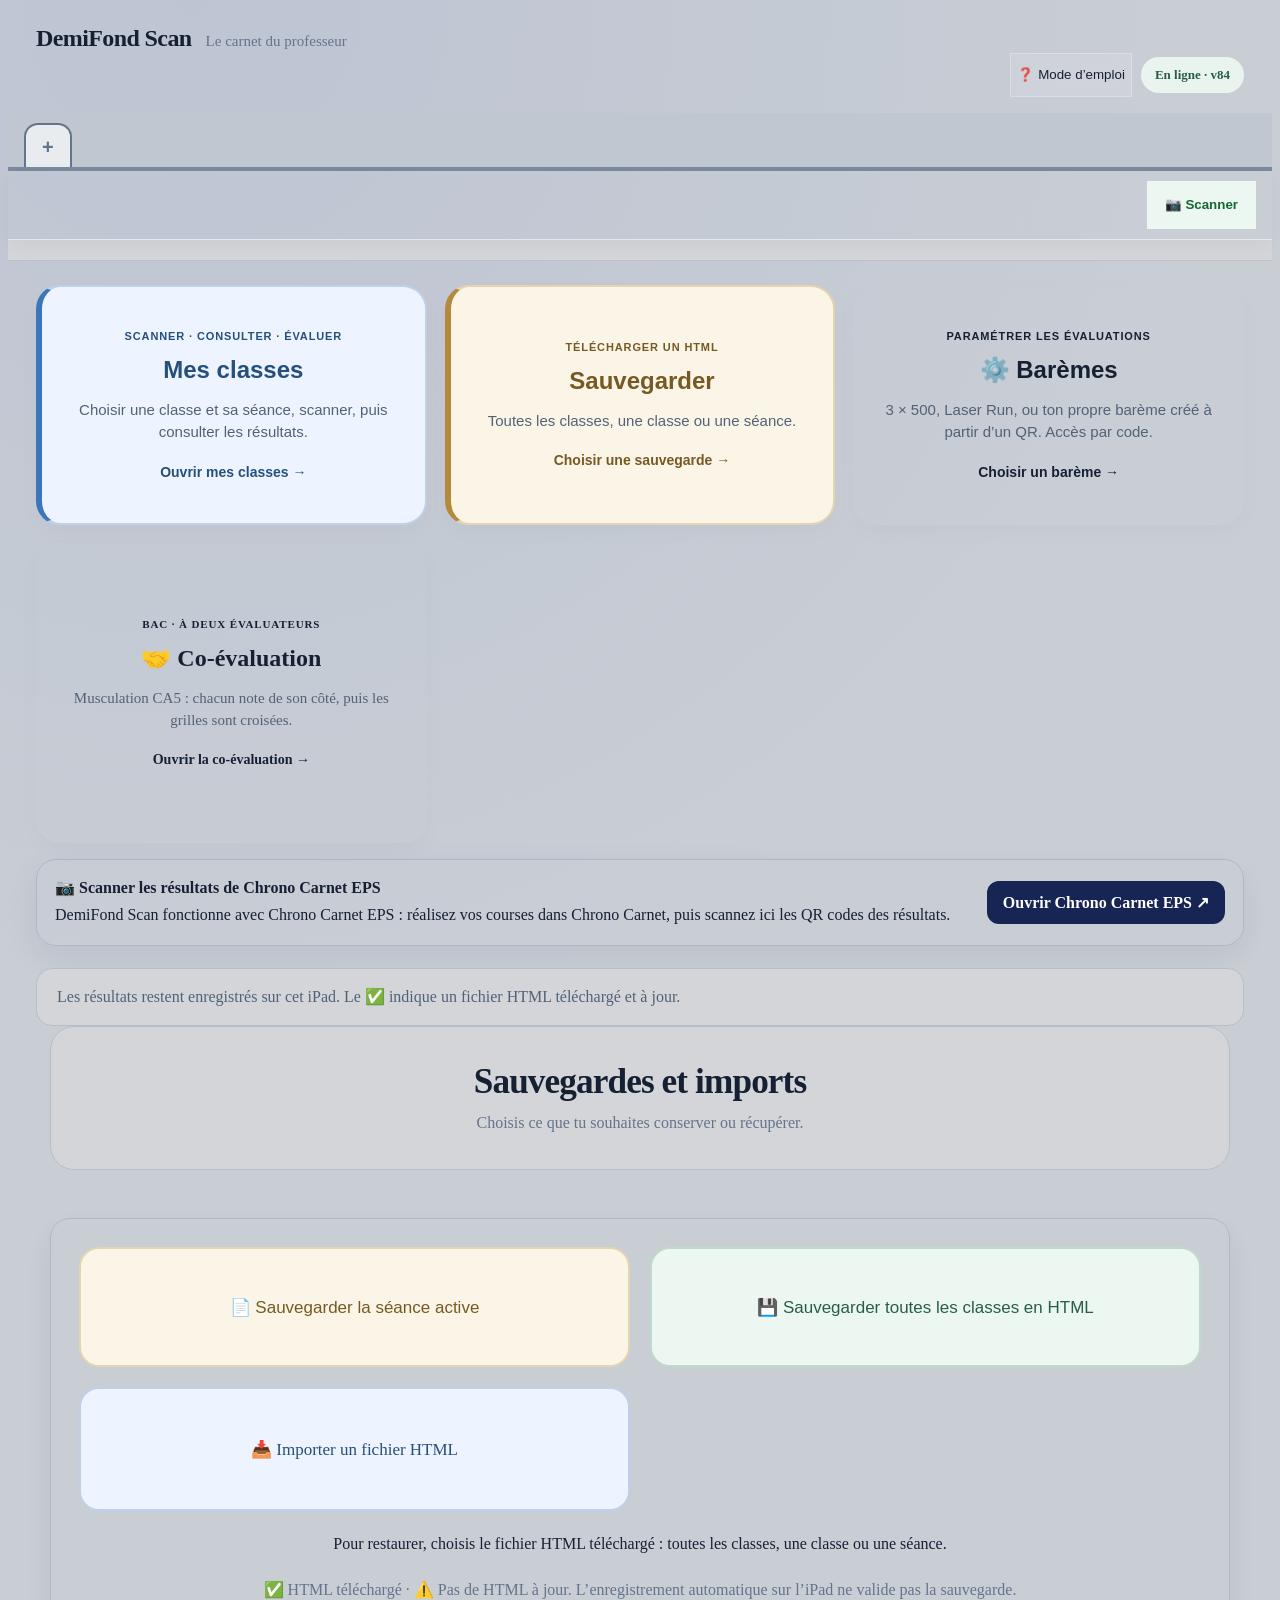
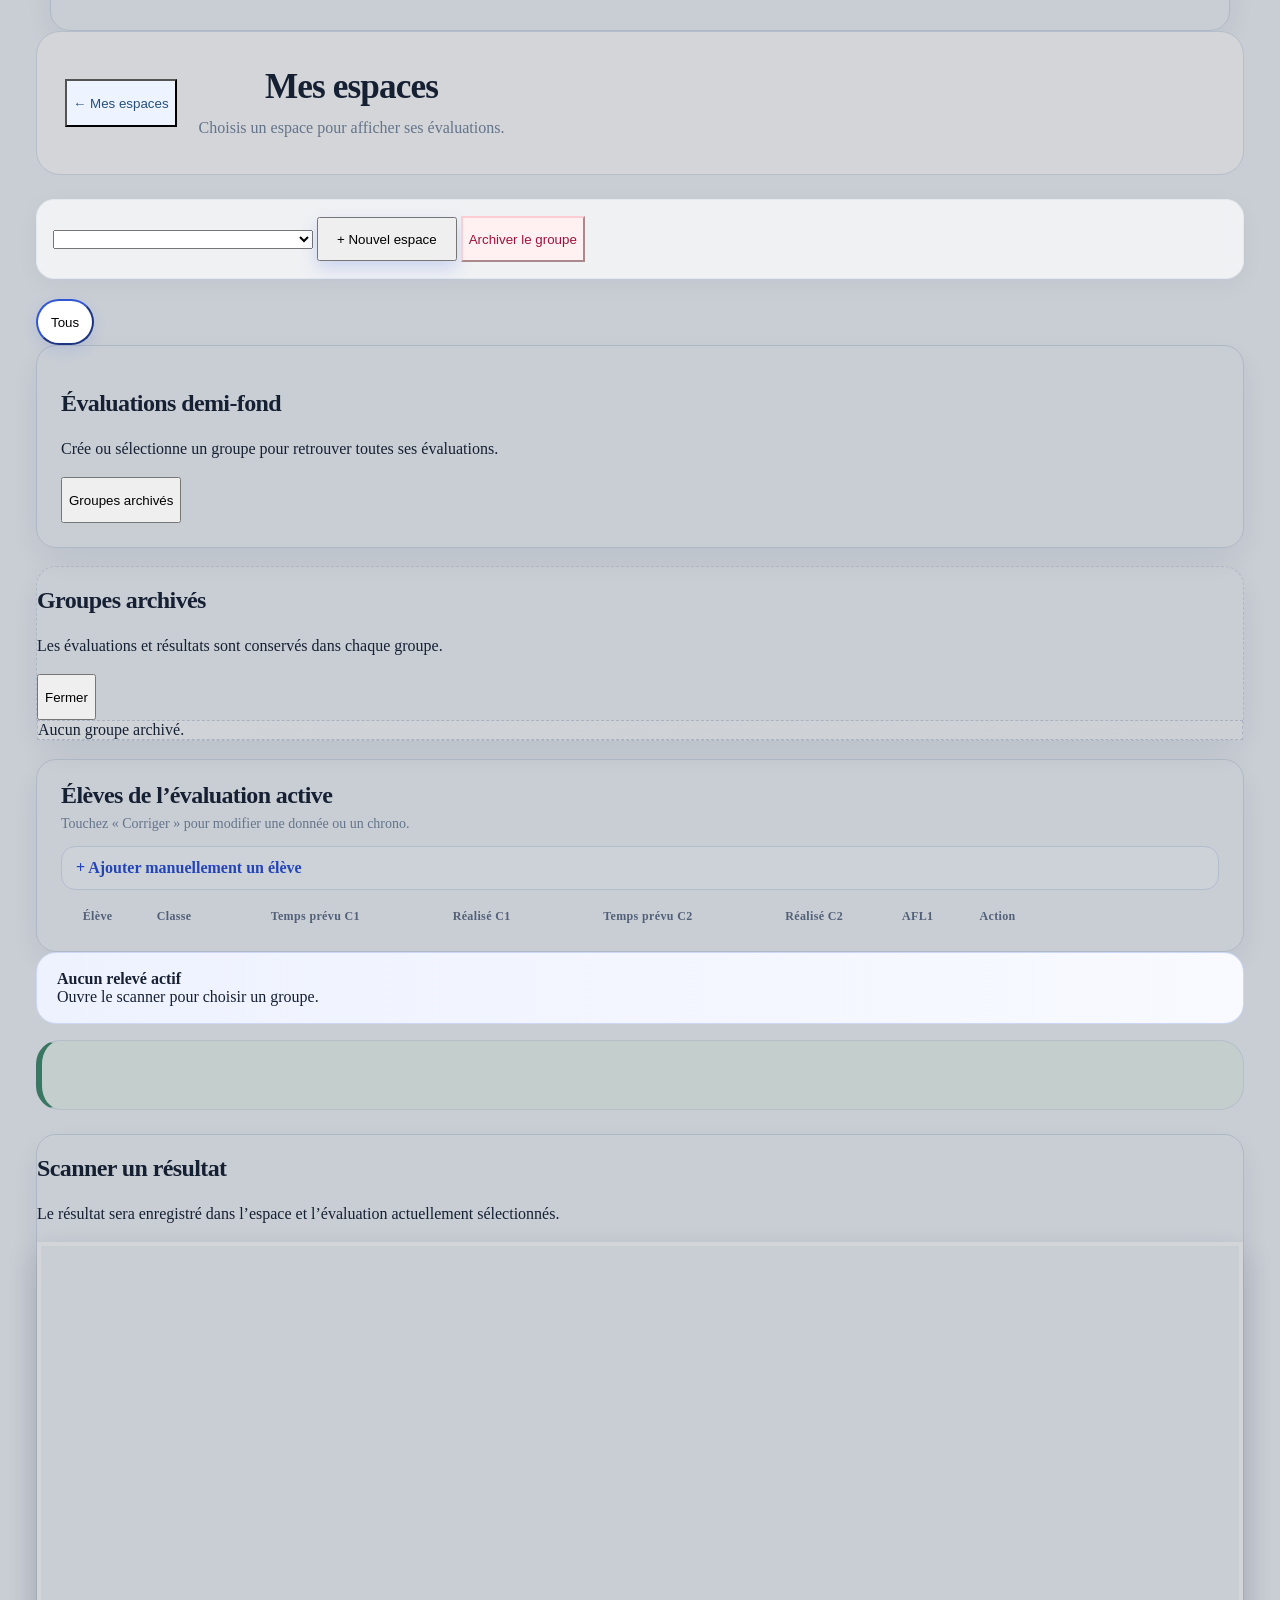
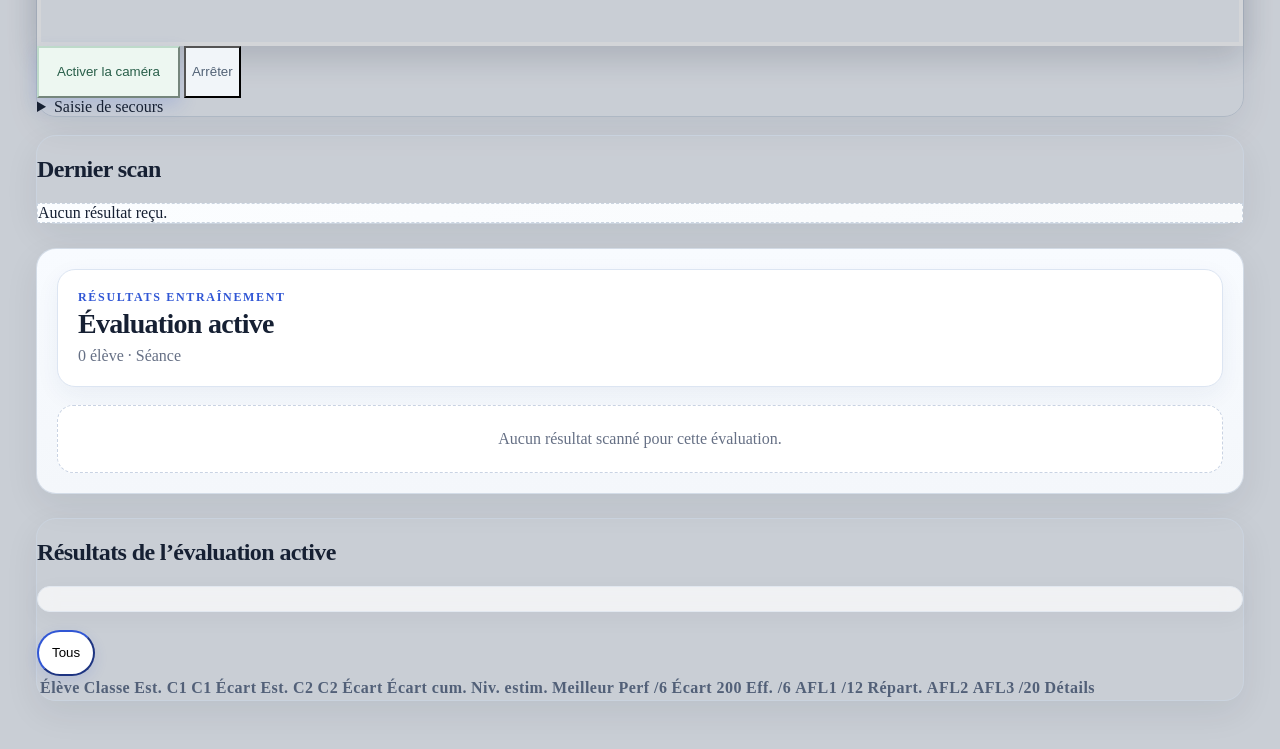
==== index.html @ e785b4c9 "Add a blind co-evaluation tool for the Musculation CA5 bac New page coeval.html, linked from the hom" ====
<!doctype html>
<html lang="fr">

<head>

  <meta charset="utf-8">

  <meta
    name="viewport"
    content="width=device-width,initial-scale=1,viewport-fit=cover"
  >

  <meta
    name="theme-color"
    content="#172554"
  >

  <link
    rel="manifest"
    href="/manifest.webmanifest"
  >

  <link
    rel="stylesheet"
    href="/app.css"
  >

  <link
    rel="stylesheet"
    href="/modern-ui.css?v=17"
  >

  <title>
    DemiFond Scan CCF
  </title>

</head>


<body>


<header class="scan-app-header">
  <div class="app-brand"><h1>DemiFond Scan</h1><p>Le carnet du professeur</p></div>
  <div><span id="scanNetworkStatus" class="network-status">v84</span></div>
</header>

<div id="classTabs" class="class-tabs" role="tablist" aria-label="Classes"></div>


<nav aria-label="Navigation"><ol id="flowCrumbs" class="flow-crumbs" aria-label="Vous êtes ici"></ol><button id="quickScanButton" type="button" class="flow-scan" data-action="quick-scan">📷 Scanner</button></nav>
<div id="flowClassBar" class="flow-class-bar hidden"></div>


<main>
  <section id="home" class="page">
        <div id="homeResume" class="home-resume"></div>
    <div class="scan-home-grid classes-home-grid">
      <button type="button" class="scan-home-card home-spaces" data-flow="classes"><span class="home-card-step">SCANNER · CONSULTER · ÉVALUER</span><strong>Mes classes</strong><span>Choisir une classe et sa séance, scanner, puis consulter les résultats.</span><b>Ouvrir mes classes →</b></button>
      <button type="button" class="scan-home-card home-backups" data-flow="backups"><span class="home-card-step">TÉLÉCHARGER UN HTML</span><strong>Sauvegarder</strong><span>Toutes les classes, une classe ou une séance.</span><b>Choisir une sauvegarde →</b></button>
      <button type="button" class="scan-home-card home-baremes" data-action="baremes"><span class="home-card-step">PARAMÉTRER LES ÉVALUATIONS</span><strong>⚙️ Barèmes</strong><span>3 × 500, Laser Run, ou ton propre barème créé à partir d’un QR. Accès par code.</span><b>Choisir un barème →</b></button>
      <a class="scan-home-card home-coeval" href="/coeval.html" style="text-decoration:none;color:inherit"><span class="home-card-step">BAC · À DEUX ÉVALUATEURS</span><strong>🤝 Co-évaluation</strong><span>Musculation CA5 : chacun note de son côté, puis les grilles sont croisées.</span><b>Ouvrir la co-évaluation →</b></a>
    </div>
    <div class="card" style="margin-top:16px;padding:18px;display:flex;align-items:center;justify-content:space-between;gap:14px;flex-wrap:wrap"><div><strong>📷 Scanner les résultats de Chrono Carnet EPS</strong><p style="margin:6px 0 0">DemiFond Scan fonctionne avec Chrono Carnet EPS : réalisez vos courses dans Chrono Carnet, puis scannez ici les QR codes des résultats.</p></div><a href="https://chrono-carnet-eps.vercel.app/" target="_blank" rel="noopener noreferrer" style="display:inline-block;padding:12px 16px;border-radius:12px;background:#172554;color:#fff;font-weight:700;text-decoration:none">Ouvrir Chrono Carnet EPS ↗</a></div>
    <div id="homeActiveContext" class="workspace-context" aria-live="polite"></div>
  </section>
  <section id="workflow" class="page hidden"><div id="workflowContent"></div></section>
  <section id="backups" class="page hidden">
    <div class="workspace-title"><h2>Sauvegardes et imports</h2><p>Choisis ce que tu souhaites conserver ou récupérer.</p></div>
    <div id="backupChoices"></div>
    <div class="card backup-actions">    <button id="archiveFile">
      📄 Sauvegarder la séance active
    </button>

    <button id="backup">
      💾 Sauvegarder toutes les classes en HTML
    </button>

    <label class="button">

      📥 Importer un fichier HTML

      <input
        id="restore"
        type="file"
        accept=".html,text/html"
        hidden
      >

    </label>

<details class="backup-local"><summary>Récupération d’une version locale de secours</summary><div id="localRecoverySlot"></div><p>Cette récupération sur l’iPad ne remplace pas le téléchargement d’un fichier HTML.</p></details>
<p>Pour restaurer, choisis le fichier HTML téléchargé : toutes les classes, une classe ou une séance.</p>
<p class="backup-hint">✅ HTML téléchargé · ⚠️ Pas de HTML à jour. L’enregistrement automatique sur l’iPad ne valide pas la sauvegarde.</p></div>
  </section>


  <section
    id="group"
    class="page hidden"
  >

    <div id="groupFlowHeader" class="workspace-title"><button id="backToSpaces" type="button">← Mes espaces</button><div><h2 id="groupFlowTitle">Mes espaces</h2><p id="groupFlowHint">Choisis un espace pour afficher ses évaluations.</p></div></div>
    <div class="toolbar">

      <select
        id="groups"
        aria-label="Choisir un espace"
      ></select>

      <button id="addGroup">
        + Nouvel espace
      </button>

      <button id="archive" class="hidden" aria-hidden="true" tabindex="-1">
        Archiver l’espace
      </button>

    </div>


    <div
      id="filters"
      class="filters"
    ></div>


    <div class="card student-list-card">

      <div class="student-list-head">
        <div>
          <h2>
            Élèves de l’évaluation active
          </h2>
          <p>
            Touchez « Corriger » pour modifier une donnée ou un chrono.
          </p>
        </div>
      </div>

      <details class="manual-entry">

        <summary>
          + Ajouter manuellement un élève
        </summary>

        <div class="form">

          <input
            id="last"
            placeholder="Nom"
          >

          <input
            id="first"
            placeholder="Prénom"
          >

          <input
            id="classroom"
            placeholder="Classe (TA, TB…)"
          >

          <select id="sex">

            <option value="F">
              Fille
            </option>

            <option value="M">
              Garçon
            </option>

          </select>

          <input
            id="p1"
            placeholder="Temps prévu C1 (3:20)"
          >

          <input
            id="p2"
            placeholder="Temps prévu C2 (3:18)"
          >

          <button id="addStudent">
            Ajouter l’élève
          </button>

        </div>

      </details>


      <div class="table">

        <table>

          <thead>

            <tr>

              <th>Élève</th>
              <th>Classe</th>
              <th>Temps prévu C1</th>
              <th>Réalisé C1</th>
              <th>Temps prévu C2</th>
              <th>Réalisé C2</th>
              <th>AFL1</th>
              <th>Action</th>

            </tr>

          </thead>

          <tbody id="students"></tbody>

        </table>

      </div>

    </div>

  </section>


  <section
    id="scan"
    class="page hidden"
  >

    <div id="scanDestination" class="workspace-title"></div>
    <div class="scanGrid">

      <div class="card">

        <h2>
          Scanner un résultat
        </h2>

        <p>
          Le résultat sera enregistré dans
          l’espace et l’évaluation actuellement sélectionnés.
        </p>


        <div class="camera">

          <video
            id="video"
            playsinline
            muted
          ></video>

          <div class="target"></div>

        </div>


        <button id="camera">
          Activer la caméra
        </button>

        <button id="cameraStop">
          Arrêter
        </button>


        <details>

          <summary>
            Saisie de secours
          </summary>

          <textarea
            id="qrText"
            placeholder="Contenu du QR"
          ></textarea>

          <button id="readText">
            Valider
          </button>

        </details>

      </div>


      <div class="card">

        <h2>
          Dernier scan
        </h2>

        <div
          id="scanMessage"
          class="empty"
        >
          Aucun résultat reçu.
        </div>

        <div id="history"></div>

      </div>

    </div>

  </section>


  <section
    id="training-results"
    class="page hidden"
  >

    <div id="trainingResultContext"></div>
    <div
      id="trainingResultsCard"
      class="card"
    ></div>

  </section>


  <section
    id="results"
    class="page hidden"
  >

    <div id="examResultContext"></div>
    <div class="card">

      <h2>
        Résultats de l’évaluation active
      </h2>

      <div
        id="resultFilters"
        class="filters"
      ></div>

      <div class="table">

        <table>

          <thead>

            <tr>

              <th>Élève</th>
              <th>Classe</th>
              <th>C1</th>
              <th>C2</th>
              <th>Meilleur</th>
              <th>Perf /6</th>
              <th>Régul. /6</th>
              <th>AFL1 /12</th>
              <th>AFL2</th>
              <th>AFL3</th>
              <th>/20</th>

            </tr>

          </thead>

          <tbody id="resultRows"></tbody>

        </table>

      </div>

    </div>

  </section>


</main>


<div
  id="toast"
  class="toast hidden"
></div>


<!-- QR -->
<script src="/jsQR.js"></script>

<!-- Gestion espaces -->
<script src="/groups.js"></script>
<script src="/group-presets.js"></script>
<script src="/qr-ui.js"></script>

<!-- Moteur principal -->
<script src="/app.js?v=21"></script>

<!-- Validation stricte des QR -->
<script src="/qr-validation.js?v=6"></script>

<!-- Sauvegarde locale sécurisée -->
<script src="/storage-safety.js?v=1"></script>

<!-- Évaluation CCF -->
<script src="/evaluation-ccf.js?v=9"></script>

<!-- Archive iPad lisible + réimportable -->
<script src="/archive-ui.js?v=11"></script>

<!-- Résultats -->
<script src="/ccf-results-ui.js?v=1"></script>

<!-- Espaces / évaluations -->
<script src="/group-sessions-ui.js?v=14"></script>

<!-- Cartes espaces -->
<script src="/spaces-ui.js?v=1"></script>

<!-- Tableau de barème partagé -->
<script src="/grid-table-ui.js?v=1"></script>

<!-- 3 x 500 + bareme modifiable -->
<script src="/exam500-ui.js?v=19"></script>

<!-- Laser Run + bareme modifiable -->
<script src="/laserrun-ui.js?v=4"></script>

<!-- Barèmes personnalisés -->
<script src="/custom-bareme-ui.js?v=4"></script>


<!-- Résultats Chrono Carnet hors CCF -->
<script src="/training-qr-ui.js?v=14"></script>
<script src="/training-edit-ui.js?v=2"></script>

<!-- Suppression sécurisée par appui long -->
<script src="/hold-delete-ui.js?v=1"></script>

<!-- Aide -->
<script src="/help-ui.js?v=2"></script>

<!-- Parcours professeur -->
<script src="/workspace-ui.js?v=16"></script>

<!-- Scanner iPad -->
<script src="/scanner-ios.js?v=2"></script>


<script>

  if (
    "serviceWorker" in navigator
  ) {

    window.addEventListener(
      "load",
      async () => {

        let reloading =
          false;

        navigator
          .serviceWorker
          .addEventListener(
            "controllerchange",
            () => {

              if (reloading) {
                return;
              }

              reloading =
                true;

              window.location.reload();

            }
          );

        try {

          const registration =
            await navigator
              .serviceWorker
              .register(
                "/offline-worker.js?v=84",
                {
                  updateViaCache:
                    "none"
                }
              );

          await registration.update();

        } catch (error) {

          console.error(
            "Service worker non enregistré :",
            error
          );

        }

      }
    );

  }

</script>


</body>

</html>
---- modern-ui.css ----
/* =========================================================
   DEMIFOND SCAN CCF — MODERN UI
   Surcouche visuelle uniquement
   ========================================================= */

:root{
  --ui-bg:#f3f6fb;
  --ui-surface:#ffffff;
  --ui-surface-soft:#f8fafc;
  --ui-border:#e2e8f0;
  --ui-text:#162033;
  --ui-muted:#64748b;
  --ui-primary:#3157d5;
  --ui-primary-dark:#2445b8;
  --ui-primary-soft:#eef2ff;
  --ui-success:#15803d;
  --ui-success-soft:#ecfdf3;
  --ui-warning:#b45309;
  --ui-warning-soft:#fff7ed;
  --ui-danger:#b91c1c;
  --ui-danger-soft:#fef2f2;
  --ui-radius:20px;
  --ui-shadow:0 12px 35px rgba(15,23,42,.07);
}


/* =========================================================
   GLOBAL
   ========================================================= */

body{
  background:
    radial-gradient(
      circle at 15% 0%,
      rgba(49,87,213,.07),
      transparent 26%
    ),
    var(--ui-bg);
  color:var(--ui-text);
}

main{
  max-width:1600px;
  margin:0 auto;
  padding-top:26px;
  padding-bottom:50px;
}

h1,
h2,
h3{
  letter-spacing:-.025em;
}

h2{
  color:var(--ui-text);
}

p{
  line-height:1.5;
}

button,
.button,
input,
select,
textarea{
  transition:
    border-color .15s ease,
    box-shadow .15s ease,
    transform .15s ease,
    background .15s ease;
}

button:hover:not(:disabled),
.button:hover{
  transform:translateY(-1px);
}

button:active:not(:disabled){
  transform:translateY(0);
}

input:focus,
select:focus,
textarea:focus{
  outline:none;
  border-color:var(--ui-primary);
  box-shadow:0 0 0 4px rgba(49,87,213,.11);
}


/* =========================================================
   HEADER
   ========================================================= */

header{
  position:relative;
  border:0;
  color:#fff;
  background:
    linear-gradient(
      120deg,
      #162554 0%,
      #253f99 55%,
      #3157d5 100%
    );
  padding:26px max(24px,4vw);
  box-shadow:
    0 12px 35px rgba(23,37,84,.18);
}

header small{
  display:inline-flex;
  padding:5px 9px;
  margin-bottom:5px;
  border-radius:999px;
  background:rgba(255,255,255,.13);
  color:#dbe5ff;
  font-weight:800;
  letter-spacing:.08em;
}

header h1{
  margin:5px 0 3px;
  color:#fff;
  font-size:clamp(26px,3vw,36px);
}

header p{
  margin:4px 0 0;
  color:#d7e0ff;
}

header > div:last-child{
  display:flex;
  align-items:center;
  justify-content:flex-end;
  gap:9px;
  flex-wrap:wrap;
}

header button,
header .button{
  min-height:44px;
  background:rgba(255,255,255,.13);
  color:#fff;
  border:1px solid rgba(255,255,255,.25);
  backdrop-filter:blur(8px);
}

header button:hover,
header .button:hover{
  background:rgba(255,255,255,.21);
}


/* =========================================================
   NAVIGATION
   ========================================================= */

nav{
  position:sticky;
  top:0;
  z-index:50;
  gap:8px;
  padding:11px max(24px,4vw);
  border-bottom:1px solid var(--ui-border);
  box-shadow:0 5px 18px rgba(15,23,42,.04);
}

nav button{
  border:0;
  color:#526078;
  background:transparent;
  padding:11px 18px;
}

nav button:hover{
  background:#f1f5f9;
}

nav button.active{
  color:var(--ui-primary-dark);
  background:var(--ui-primary-soft);
  box-shadow:
    inset 0 0 0 1px rgba(49,87,213,.12);
}


/* =========================================================
   CARTES
   ========================================================= */

.card{
  border:1px solid rgba(203,213,225,.8);
  border-radius:var(--ui-radius);
  box-shadow:var(--ui-shadow);
}

.card + .card{
  margin-top:18px;
}


/* =========================================================
   TOOLBAR ESPACES
   ========================================================= */

.toolbar{
  align-items:center;
  padding:12px;
  margin-bottom:18px;
  background:rgba(255,255,255,.72);
  border:1px solid var(--ui-border);
  border-radius:18px;
  box-shadow:0 6px 24px rgba(15,23,42,.04);
  backdrop-filter:blur(10px);
}

.toolbar #groups{
  min-width:260px;
  flex:1;
  font-weight:700;
}

#addGroup{
  min-height:44px;
  padding-left:18px;
  padding-right:18px;
  box-shadow:
    0 7px 18px rgba(49,87,213,.2);
}

#archive{
  color:#9f1239;
  border-color:#fecdd3;
  background:#fff1f2;
}


/* =========================================================
   VUE "MES ESPACES"
   ========================================================= */

#spacesOverview{
  overflow:hidden;
  margin-bottom:18px;
  padding:24px;
}

.spaces-overview-head{
  display:flex;
  align-items:flex-start;
  justify-content:space-between;
  gap:20px;
  margin-bottom:18px;
}

.spaces-overview-head h2{
  margin:3px 0 4px;
  font-size:24px;
}

.spaces-overview-head p{
  margin:0;
}

.spaces-grid{
  display:grid;
  grid-template-columns:
    repeat(auto-fit,minmax(235px,1fr));
  gap:14px;
}

.space-card{
  position:relative;
  display:flex;
  flex-direction:column;
  align-items:flex-start;
  gap:7px;
  min-height:160px;
  padding:20px;
  text-align:left;
  border:1px solid var(--ui-border);
  border-radius:18px;
  background:
    linear-gradient(
      145deg,
      #fff 0%,
      #f8fafc 100%
    );
  box-shadow:
    0 6px 18px rgba(15,23,42,.045);
}

.space-card::before{
  content:"";
  position:absolute;
  left:0;
  top:18px;
  bottom:18px;
  width:4px;
  border-radius:0 4px 4px 0;
  background:#cbd5e1;
}

.space-card:hover{
  border-color:#b6c4e6;
  box-shadow:
    0 12px 28px rgba(15,23,42,.08);
}

.space-card strong{
  padding-right:10px;
  color:#172033;
  font-size:18px;
  line-height:1.3;
}

.space-card span{
  color:var(--ui-muted);
  font-size:14px;
  font-weight:600;
}

.space-card b{
  margin-top:auto;
  color:var(--ui-primary);
  font-size:13px;
}

.space-card.active{
  border-color:#8da4ed;
  background:
    linear-gradient(
      145deg,
      #f8faff 0%,
      #eef2ff 100%
    );
  box-shadow:
    0 0 0 3px rgba(49,87,213,.08),
    0 12px 28px rgba(49,87,213,.09);
}

.space-card.active::before{
  background:var(--ui-primary);
}


/* =========================================================
   GESTION DES ÉVALUATIONS
   ========================================================= */

.session-manager{
  padding:24px;
}

.session-manager-eyebrow{
  color:var(--ui-primary);
  font-size:11px;
  letter-spacing:.12em;
}

.session-manager-header h2{
  font-size:24px;
}

.session-manager-actions .primary-action{
  min-height:44px;
  box-shadow:
    0 7px 18px rgba(49,87,213,.18);
}

.session-list{
  gap:12px;
}

.session-row{
  padding:16px 17px;
  border-radius:16px;
  background:#fff;
  box-shadow:
    0 5px 15px rgba(15,23,42,.035);
}

.session-row:hover{
  border-color:#c6d1e2;
}

.session-row.active{
  border-color:#8da4ed;
  background:
    linear-gradient(
      90deg,
      #f5f7ff 0%,
      #fff 70%
    );
  box-shadow:
    inset 4px 0 0 var(--ui-primary),
    0 8px 22px rgba(49,87,213,.07);
}

.session-title-line strong{
  font-size:17px;
}

.session-active-badge{
  background:var(--ui-primary);
  padding:5px 9px;
}

.session-status{
  padding:4px 9px;
}

.status-open{
  background:var(--ui-success-soft);
  color:var(--ui-success);
}

.status-closed{
  background:#fff7df;
  color:#a16207;
}

.status-locked{
  background:#eef2f7;
  color:#475569;
}

.session-controls button,
.session-controls select{
  min-height:38px;
}

.session-controls .session-open{
  background:#fff;
}

.session-controls .session-scan{
  box-shadow:
    0 5px 14px rgba(49,87,213,.16);
}


/* =========================================================
   CONTEXTE SCANNER
   ========================================================= */

.active-context-banner,
#sessionBanner{
  position:relative;
  padding:17px 20px;
  margin-bottom:16px;
  border-color:#ccd7fa;
  background:
    linear-gradient(
      90deg,
      #eef2ff,
      #f8faff
    );
  box-shadow:none;
}

.active-context-banner{
  display:flex;
  gap:8px 20px;
  align-items:center;
  justify-content:space-between;
  flex-wrap:wrap;
}

.active-context-banner strong{
  color:#263f9d;
  font-size:16px;
}

.active-context-banner span{
  color:#53638e;
  font-weight:700;
}


/* =========================================================
   SCANNER
   ========================================================= */

.scanGrid{
  align-items:start;
}

.camera{
  border:4px solid #fff;
  box-shadow:
    0 12px 30px rgba(15,23,42,.16);
}

.target{
  border-width:3px;
  border-color:#5eead4;
  box-shadow:
    0 0 0 9999px rgba(15,23,42,.18);
}

#camera{
  min-height:46px;
  padding:11px 18px;
  box-shadow:
    0 7px 18px rgba(49,87,213,.18);
}

#cameraStop{
  min-height:46px;
  background:#f8fafc;
}

.scan-ok{
  border:1px solid #bbf7d0;
  background:var(--ui-success-soft);
  box-shadow:
    inset 4px 0 0 #22c55e;
}

.scan-bad{
  border:1px solid #fed7aa;
  background:var(--ui-warning-soft);
  box-shadow:
    inset 4px 0 0 #f97316;
}


/* =========================================================
   FORMULAIRES
   ========================================================= */

.form{
  padding:14px;
  background:#f8fafc;
  border:1px solid var(--ui-border);
  border-radius:16px;
}

.form input,
.form select{
  min-height:43px;
}

.form #addStudent{
  min-height:43px;
}


/* =========================================================
   TABLEAUX
   ========================================================= */

.table,
.ccf-detailed-view,
.ccf-quick-table-container{
  border-radius:16px;
}

table tbody tr{
  transition:background .12s ease;
}

table tbody tr:hover{
  background:rgba(238,242,255,.5);
}

th{
  color:#526078;
  font-weight:800;
  letter-spacing:.03em;
}

td{
  color:#263043;
}


/* =========================================================
   FILTRES
   ========================================================= */

.filters{
  gap:7px;
}

.filter{
  border-radius:999px;
  padding:8px 13px;
  background:#fff;
}

.filter.active{
  border-color:var(--ui-primary);
  box-shadow:
    0 5px 14px rgba(49,87,213,.13);
}


/* =========================================================
   ARCHIVES
   ========================================================= */

.group-archives-panel{
  border-style:dashed;
}

.archive-row{
  background:#fff;
}

.restore-group{
  font-weight:800;
}


/* =========================================================
   ÉTATS VIDES
   ========================================================= */

.empty,
.session-empty{
  border:1px dashed #cbd5e1;
  background:
    linear-gradient(
      145deg,
      #fbfdff,
      #f8fafc
    );
}


/* =========================================================
   TOAST
   ========================================================= */

.toast{
  max-width:min(90vw,520px);
  text-align:center;
  box-shadow:
    0 18px 45px rgba(15,23,42,.28);
}


/* =========================================================
   MODE D'EMPLOI
   ========================================================= */

.help-trigger{
  display:inline-flex;
  align-items:center;
  gap:7px;
}

.help-overlay{
  position:fixed;
  inset:0;
  z-index:5000;
  display:flex;
  align-items:center;
  justify-content:center;
  padding:24px;
  background:rgba(15,23,42,.52);
  backdrop-filter:blur(5px);
}

.help-panel{
  width:min(780px,100%);
  max-height:min(86vh,850px);
  overflow:auto;
  border-radius:24px;
  background:#fff;
  box-shadow:
    0 30px 90px rgba(15,23,42,.32);
}

.help-head{
  position:sticky;
  top:0;
  z-index:2;
  display:flex;
  align-items:flex-start;
  justify-content:space-between;
  gap:20px;
  padding:22px 24px 18px;
  background:#fff;
  border-bottom:1px solid var(--ui-border);
}

.help-head h2{
  margin:0 0 3px;
}

.help-head p{
  margin:0;
}

.help-close{
  flex:0 0 auto;
  width:42px;
  height:42px;
  padding:0;
  border-radius:50%;
  font-size:20px;
}

.help-content{
  padding:22px 24px 28px;
}

.help-note{
  padding:16px 17px;
  margin-bottom:20px;
  border:1px solid #c7d2fe;
  border-radius:16px;
  background:#eef2ff;
  color:#293d8f;
  line-height:1.5;
}

.help-step{
  display:grid;
  grid-template-columns:36px 1fr;
  gap:12px;
  padding:15px 0;
  border-bottom:1px solid #eef2f7;
}

.help-step:last-child{
  border-bottom:0;
}

.help-number{
  display:flex;
  align-items:center;
  justify-content:center;
  width:34px;
  height:34px;
  border-radius:50%;
  color:#fff;
  background:var(--ui-primary);
  font-size:13px;
  font-weight:900;
}

.help-step h3{
  margin:1px 0 5px;
  font-size:16px;
}

.help-step p{
  margin:0;
}

.help-step strong{
  color:#3346a0;
}


/* =========================================================
   RESPONSIVE iPAD / MOBILE
   ========================================================= */

@media(max-width:900px){

  header{
    align-items:flex-start;
    gap:18px;
  }

  header > div:last-child{
    max-width:360px;
  }

  .scanGrid{
    grid-template-columns:1fr;
  }

  .session-row{
    align-items:flex-start;
    flex-direction:column;
  }

  .session-controls{
    width:100%;
    justify-content:flex-start;
  }

  .active-context-banner{
    align-items:flex-start;
    flex-direction:column;
  }
}

@media(max-width:700px){

  header{
    flex-direction:column;
    padding:20px;
  }

  header > div:last-child{
    width:100%;
    max-width:none;
    justify-content:flex-start;
  }

  header button,
  header .button{
    flex:1 1 auto;
    text-align:center;
  }

  nav{
    padding-left:12px;
    padding-right:12px;
    overflow:auto;
  }

  nav button{
    white-space:nowrap;
  }

  main{
    padding:16px 12px 35px;
  }

  .toolbar{
    align-items:stretch;
    flex-direction:column;
  }

  .toolbar #groups{
    min-width:0;
    width:100%;
  }

  .spaces-grid{
    grid-template-columns:1fr;
  }

  #spacesOverview,
  .session-manager,
  .card{
    padding:17px;
  }

  .session-manager-header{
    flex-direction:column;
  }

  .session-manager-actions{
    justify-content:flex-start;
  }

  .help-overlay{
    padding:10px;
  }

  .help-panel{
    max-height:92vh;
    border-radius:20px;
  }
}


/* =========================================================
   ERGONOMIE V3 — TABLEAU DE SUIVI INTUITIF
   ========================================================= */

.student-list-card{
  padding:22px 24px 24px;
}

.student-list-head{
  display:flex;
  align-items:flex-start;
  justify-content:space-between;
  gap:16px;
  margin-bottom:12px;
}

.student-list-head h2{
  margin:0 0 4px;
}

.student-list-head p{
  margin:0;
  color:var(--ui-muted);
  font-size:14px;
}

.manual-entry{
  margin:10px 0 16px;
  border:1px solid #d8e1f3;
  border-radius:14px;
  background:#f8faff;
}

.manual-entry > summary{
  cursor:pointer;
  list-style:none;
  padding:12px 14px;
  color:var(--ui-primary-dark);
  font-weight:800;
}

.manual-entry > summary::-webkit-details-marker{
  display:none;
}

.manual-entry[open] > summary{
  border-bottom:1px solid #d8e1f3;
}

.manual-entry .form{
  margin:0;
  border:0;
  border-radius:0 0 14px 14px;
  background:#fff;
}

.project-cell{
  display:flex;
  flex-direction:column;
  gap:2px;
  min-width:96px;
}

.project-cell strong{
  color:#1e293b;
  font-size:15px;
}

.project-cell small{
  color:#64748b;
  font-size:12px;
  line-height:1.2;
  white-space:nowrap;
}

.student-edit{
  min-height:34px;
  padding:7px 10px;
  border-color:#c7d2fe;
  background:#eef2ff;
  color:#2743a5;
  font-weight:800;
  white-space:nowrap;
}

.student-list-card .table{
  overflow:auto;
}

.student-list-card table{
  min-width:980px;
}

.student-list-card th{
  font-size:12px;
  white-space:nowrap;
}

.student-list-card td{
  vertical-align:middle;
}

@media(max-width:900px){
  .student-list-card{
    padding:18px;
  }

  .student-list-card table{
    min-width:920px;
  }
}

@media(max-width:700px){
  .student-list-head{
    flex-direction:column;
  }

  .manual-entry > summary{
    padding:11px 12px;
  }
}


/* =========================================================
   ÉVALUATIONS REPLIABLES
   ========================================================= */

.session-row{
  display:block;
  padding:0;
}

.session-summary{
  display:flex;
  align-items:center;
  justify-content:space-between;
  gap:18px;
  padding:15px 17px;
  cursor:pointer;
  list-style:none;
}

.session-summary::-webkit-details-marker{
  display:none;
}

.session-summary::after{
  content:"▾";
  flex:0 0 auto;
  color:#64748b;
  font-size:18px;
  transform:rotate(-90deg);
  transition:transform .15s ease;
}

.session-row[open] .session-summary::after{
  transform:rotate(0deg);
}

.session-row .session-controls{
  display:flex;
  gap:8px;
  flex-wrap:wrap;
  padding:0 17px 15px;
  border-top:1px solid #edf1f7;
  margin-top:0;
  padding-top:12px;
}

.session-row:not([open]) .session-controls{
  display:none;
}

.session-row:not([open]) .session-summary{
  padding-top:14px;
  padding-bottom:14px;
}

@media(max-width:900px){
  .session-summary{
    align-items:flex-start;
  }
}


/* =========================================================
   ÉVALUATIONS COMPACTES PAR DÉFAUT
   ========================================================= */

.session-row{
  margin-bottom:10px;
}

.session-summary{
  min-height:58px;
}

.session-row:not([open]) .session-summary{
  border-radius:16px;
}

.session-row:not([open]) .session-main{
  width:100%;
}

.session-row:not([open]) .session-title-line{
  display:flex;
  align-items:center;
  gap:10px;
}

.session-row:not([open]) .session-meta{
  margin-top:4px;
}

.session-collapse{
  margin-left:auto;
  background:#f8fafc;
  color:#475569;
  border-color:#cbd5e1;
  font-weight:800;
}


/* Professor workspace: clear entry points and progressive context. */
header.scan-app-header { max-width: 1400px; margin: 0 auto; padding: 18px 28px; background: transparent; color: #162033; box-shadow: none; }
header.scan-app-header h1 { color: #162033; font-size: 26px; }
header.scan-app-header small { color: #3157d5; background: #e8eefb; }
header.scan-app-header p { color: #64748b; }
.network-status { display: inline-flex; padding: 10px 14px; border-radius: 999px; background: #eaf4ef; color: #285e49; font-size: 13px; font-weight: 800; }
body[data-workspace-page="home"] header.scan-app-header > div:first-child { display: none; }
body[data-workspace-page="home"] header.scan-app-header { justify-content: flex-end; }
nav { display: flex; overflow-x: auto; scrollbar-width: thin; padding: 10px max(16px, calc((100vw - 1344px) / 2)); }
nav button { flex-shrink: 0; min-height: 48px; white-space: nowrap; }
main { max-width: 1400px; padding: 24px 28px 40px; }
.scan-home-title, .workspace-title { padding: 28px; border: 1px solid #dbe3ee; border-radius: 24px; background: #fff; margin-bottom: 24px; }
.scan-home-title { text-align: center; padding: 38px 24px; }
.scan-home-title h2 { margin: 0; font-size: clamp(2rem, 4.5vw, 3.5rem); line-height: 1.15; }
.scan-home-title p { margin: 12px 0 0; color: #64748b; font-size: 18px; }
.scan-home-grid { display: grid; grid-template-columns: repeat(4, minmax(0, 1fr)); gap: 18px; }
.scan-home-card { display: flex; flex-direction: column; align-items: center; justify-content: center; text-align: center; gap: 14px; min-height: 240px; padding: 30px 22px; white-space: normal; border: 2px solid var(--entry-line); border-left: 6px solid var(--entry-accent); border-radius: 24px; color: var(--entry-ink); background: var(--entry-wash); box-shadow: 0 8px 24px #0f172a06; }
.scan-home-card:hover:not(:disabled) { background: var(--entry-wash); border-color: var(--entry-accent); transform: translateY(-2px); }
.scan-home-card strong { font-size: 24px; line-height: 1.2; }
.scan-home-card > span:not(.home-card-step) { color: #526276; font-size: 15px; line-height: 1.5; font-weight: 500; }
.scan-home-card b { font-size: 14px; margin-top: 6px; }
.home-card-step { font-size: 11px; letter-spacing: .08em; font-weight: 800; }
.home-spaces { --entry-accent: #3b75ba; --entry-wash: #edf4ff; --entry-line: #bed1eb; --entry-ink: #254f7d; }
.home-scan { --entry-accent: #438c70; --entry-wash: #edf7f1; --entry-line: #bedaca; --entry-ink: #285e49; }
.home-results { --entry-accent: #8264ad; --entry-wash: #f4effa; --entry-line: #d4c7e6; --entry-ink: #614483; }
.home-backups { --entry-accent: #b3893c; --entry-wash: #fbf5e8; --entry-line: #e4d4af; --entry-ink: #775923; }
.workspace-context { margin-top: 22px; padding: 16px 20px; border-radius: 16px; border: 1px solid #dbe3ee; color: #526276; background: #fff; line-height: 1.5; }
.workspace-title h2 { margin: 0; font-size: 28px; }
.workspace-title p { margin: 8px 0 0; color: #64748b; }
#groupFlowHeader { display: flex; align-items: center; gap: 22px; }
#backToSpaces { flex-shrink: 0; background: #edf4ff; color: #254f7d; min-height: 48px; }
body[data-group-stage="spaces"] #groupSessionManager,
body[data-group-stage="spaces"] #group .student-list-card,
body[data-group-stage="spaces"] #filters,
body[data-group-stage="spaces"] #deleteSpace,
body[data-group-stage="spaces"] #groups { display: none !important; }
body[data-group-stage="evaluations"] #spacesOverview { display: none !important; }
#group .toolbar { padding: 16px; border-radius: 18px; margin-bottom: 20px; flex-wrap: wrap; }
#group .spaces-grid { grid-template-columns: repeat(auto-fit, minmax(240px, 1fr)); gap: 16px; }
#group .space-card { min-height: 160px; padding: 24px; }
#group .session-summary { padding: 20px; }
#group .session-actions { gap: 12px; flex-wrap: wrap; }
button, .button { min-height: 46px; }
button:focus-visible, .button:focus-within, summary:focus-visible { outline: 3px solid #3157d5; outline-offset: 3px; }
.backup-actions { display: grid; grid-template-columns: repeat(3, minmax(0, 1fr)); gap: 20px; padding: 28px; }
.backup-actions > button, .backup-actions > .button { display: flex; align-items: center; justify-content: center; min-height: 120px; text-align: center; white-space: normal; font-size: 17px; border: 2px solid #e4d4af; border-radius: 20px; background: #fbf5e8; color: #775923; }
.backup-hint { grid-column: 1 / -1; color: #64748b; margin: 0; line-height: 1.6; }
.scanGrid { grid-template-columns: minmax(0, 1.25fr) minmax(0, 1fr); gap: 24px; align-items: start; }
#scan .camera { max-height: 44vh; min-height: 220px; }
#scan .camera video { width: 100%; height: 100%; object-fit: cover; }
#camera { background: #edf7f1; color: #285e49; border-color: #bedaca; min-height: 52px; }
#cameraStop { background: #f1f5f9; color: #526276; min-height: 52px; }
#activeContextBanner { border-left: 5px solid #438c70; background: #edf7f1; }
@media (max-width: 1050px) {
  .scan-home-grid { grid-template-columns: repeat(2, minmax(0, 1fr)); }
  .scan-home-card { min-height: 190px; padding: 26px 22px; }
  .backup-actions { grid-template-columns: 1fr; }
  .backup-actions > button, .backup-actions > .button { min-height: 90px; }
  .scanGrid { grid-template-columns: 1fr; }
}
@media (max-width: 620px) {
  header.scan-app-header { padding: 14px 16px; }
  main { padding: 18px 14px 30px; }
  nav { padding: 8px 12px; }
  nav button { padding: 10px 14px; }
  .scan-home-grid { grid-template-columns: 1fr; gap: 14px; }
  .scan-home-card { min-height: 160px; }
  .scan-home-title, .workspace-title { padding: 24px 18px; }
  #groupFlowHeader { flex-direction: column; align-items: flex-start; gap: 16px; }
  .backup-actions { padding: 20px; }
}
/* Classes → lessons → exercises, with HTML export status. */
.classes-home-grid { grid-template-columns: repeat(3, minmax(0, 1fr)); }
.flow-heading { display: flex; align-items: center; gap: 20px; }
.flow-grid { display: grid; grid-template-columns: repeat(auto-fit,minmax(240px,1fr)); gap: 18px; margin: 22px 0; }
.flow-card { display: flex; flex-direction: column; align-items: flex-start; justify-content: center; gap: 12px; min-height: 180px; padding: 24px; border: 2px solid #bed1eb; border-left: 6px solid #3b75ba; border-radius: 22px; background: #edf4ff; color: #254f7d; text-align: left; white-space: normal; }
.flow-card strong { font-size: 24px; line-height: 1.25; }
.flow-card span { line-height: 1.5; color: #526276; }
.flow-card small { font-size: 14px; font-weight: 700; }
.flow-actions { display: flex; flex-wrap: wrap; gap: 12px; margin: 16px 0; }
.flow-actions button { min-height: 48px; }
.flow-primary { background: #3b75ba; color: #fff; border-color: #3b75ba; }
.exercise-card { background: #edf7f1; border-color: #bedaca; border-left-color: #438c70; color: #285e49; }
.flow-note { color: #526276; line-height: 1.5; font-size: 14px; }
.flow-form { display: grid; gap: 18px; width: min(540px, 82vw); padding: 24px; }
.flow-form h2 { margin: 0; font-size: 25px; }
.flow-form label { display: grid; gap: 8px; font-weight: 700; }
.flow-form input, .flow-form select { width: 100%; min-height: 48px; padding: 12px; }
#classFlowDialog { border: 1px solid #dbe3ee; border-radius: 24px; max-height: 90vh; padding: 0; }
#classFlowDialog::backdrop { background: #0f172a66; }
.backup-class { padding: 22px; margin: 18px 0; }
.backup-class summary { cursor: pointer; padding: 8px 0 18px; font-size: 20px; }
.backup-lesson { display: flex; justify-content: space-between; align-items: center; gap: 16px; padding: 18px 0; border-top: 1px solid #dbe3ee; margin-top: 16px; }
.backup-lesson small { display: block; margin-top: 8px; font-size: 14px; }
body[data-workspace-page="group"] #groupFlowHeader,
body[data-workspace-page="group"] #group > .toolbar,
body[data-workspace-page="group"] #spacesOverview,
body[data-workspace-page="group"] #newEvaluation { display: none !important; }
#scanDestination { border-left: 6px solid #438c70; background: #edf7f1; }
#scanDestination .workspace-title { margin: 0; padding: 0; border: 0; background: transparent; }
#examResultContext, #trainingResultContext { margin-bottom: 24px; }
#examResultContext .workspace-title, #trainingResultContext .workspace-title { margin-bottom: 12px; }
@media (max-width: 850px) { .classes-home-grid { grid-template-columns: 1fr; } .scan-home-card { min-height: 170px; } }
@media (max-width: 620px) { .flow-heading, .backup-lesson { flex-direction: column; align-items: flex-start; } .flow-form { padding: 20px; } }

/* One consistent colour per class, with plain HTML-only backup commands. */
.flow-card,.backup-class,.flow-heading{border-left:6px solid var(--class-color,#2563eb)}
.flow-card strong,.backup-class summary strong{color:var(--class-color,#2563eb)}
.flow-card{background:color-mix(in srgb,var(--class-color,#2563eb) 7%,white)}
.flow-danger{color:#b91c1c!important;border-color:#fca5a5!important;background:#fff7f7!important}
#exportCsvCCF,#exportPdfCCF{display:none!important}
#helpButton{color:#172033}

#backups .backup-local{display:none}

/* The class workflow follows the centred welcome page layout. */
body[data-workspace-page] header.scan-app-header > div:first-child{display:none}
body[data-workspace-page] header.scan-app-header{justify-content:flex-end;padding-top:16px;padding-bottom:16px}
#workflowContent,#backups{max-width:1180px;margin-inline:auto}
.workspace-title{text-align:center;padding:34px 28px}
.workspace-title h2{font-size:clamp(1.65rem,3vw,2.2rem);line-height:1.2}
.flow-heading{display:block;position:relative}
.flow-heading>div{max-width:calc(100% - 220px);margin-inline:auto}
.flow-heading>button{position:absolute;left:20px;top:24px}
#workflowContent>.flow-primary{display:block;margin:20px auto}
.flow-actions{justify-content:center}
.flow-grid{display:flex;flex-wrap:wrap;justify-content:center;gap:20px;margin:24px auto}
.flow-grid>.flow-card{flex:0 1 calc((100% - 40px)/3);min-width:0;align-items:center;text-align:center;min-height:200px;box-shadow:0 8px 24px #0f172a06}
.flow-card strong{overflow-wrap:anywhere}
.flow-card .flow-actions{margin-bottom:0}
#backupChoices{display:grid;grid-template-columns:repeat(2,minmax(0,1fr));gap:20px;margin-bottom:24px;align-items:start}
#backupChoices>.workspace-context{grid-column:1/-1;margin:0;text-align:center}
.backup-class{margin:0;min-width:0;border-radius:22px}
.backup-class summary{text-align:center;padding:12px 0;font-size:21px;overflow-wrap:anywhere}
.backup-class>button{display:block;margin:18px auto}
.backup-lesson{flex-wrap:wrap;justify-content:center;text-align:center}
.backup-lesson>span{flex:1 1 100%}
.backup-actions{grid-template-columns:repeat(2,minmax(0,1fr));text-align:center}
.backup-actions>p{grid-column:1/-1;margin:0;line-height:1.6}
.backup-actions>#backup{background:#edf7f1;color:#285e49;border-color:#bedaca}
.backup-actions>label.button{background:#edf4ff;color:#254f7d;border-color:#bed1eb}
@media(max-width:1000px){.flow-grid>.flow-card{flex-basis:calc((100% - 20px)/2)}}
@media(max-width:620px){
 .workspace-title{padding:26px 18px}
 .flow-heading>div{max-width:100%}
 .flow-heading>button{position:static;display:block;margin:0 auto 18px}
 .flow-grid>.flow-card{flex-basis:100%;min-height:160px}
 #backupChoices,.backup-actions{grid-template-columns:1fr}
 .flow-actions>button{flex:1 1 200px;white-space:normal}
}

.flow-scan{background:#edf7f1;color:#166534;border-color:#a7d5b7;font-weight:700}
nav{gap:12px}

/* =========================================================
   NAVIGATION : chemin, classes, séances
   ========================================================= */

nav{align-items:center}
.flow-crumbs{display:flex;align-items:center;flex-wrap:nowrap;gap:2px;margin:0;padding:0;list-style:none;min-width:0;overflow-x:auto}
.flow-crumbs:empty{display:none}
.flow-crumbs li{display:flex;align-items:center;flex-shrink:0}
.flow-crumbs li+li::before{content:"›";margin:0 6px;color:#94a3b8;font-weight:700}
.flow-crumbs button{min-height:44px;padding:8px 12px;background:#edf4ff;color:#254f7d;border-color:#bed1eb;font-weight:700}
.flow-crumbs span[aria-current]{padding:8px 4px;font-weight:800;color:#172033}
#quickScanButton{margin-left:auto}

.flow-class-bar{display:flex;flex-wrap:wrap;align-items:center;justify-content:space-between;gap:10px;padding:10px max(16px, calc((100vw - 1344px) / 2));background:#fff;border-bottom:1px solid #e2e8f0}
.class-pills{display:flex;flex-wrap:wrap;gap:8px}
.class-pill{min-height:44px;padding:8px 16px;border-radius:999px;border:2px solid var(--class-color,#2563eb);background:color-mix(in srgb,var(--class-color,#2563eb) 8%,white);color:var(--class-color,#2563eb);font-weight:800}
.class-pill.active{background:var(--class-color,#2563eb);color:#fff}
.lesson-steps{display:flex;gap:8px;flex-wrap:wrap}
.lesson-steps button{min-height:44px;font-weight:700}
.lesson-steps button:disabled{opacity:.45}

.home-resume{display:grid;gap:14px;margin-bottom:10px}
.home-resume:empty{display:none}
.resume-link{justify-self:start;min-height:40px;padding:6px 4px;border:0;background:none;box-shadow:none;color:#475569;font-weight:600;font-size:15px;text-align:left;white-space:normal}
.resume-link span{color:#64748b;font-weight:400}
.resume-link:hover{color:#1d4ed8;text-decoration:underline}

.exercise-card{cursor:pointer}
.exercise-card:focus-visible{outline:3px solid var(--class-color,#2563eb);outline-offset:3px}
.exercise-card .exercise-stats{font-weight:700;color:#334155}
.exercise-card .exercise-open{color:var(--class-color,#2563eb);font-size:14px}
.flow-heading>div{max-width:100%}

@media(max-width:620px){
  .flow-class-bar{padding:8px 12px}
  .flow-crumbs button{padding:6px 10px}
}

/* Onglets de classes : intercalaires tout en haut */
.class-tabs{display:flex;align-items:flex-end;gap:4px;overflow-x:auto;scrollbar-width:thin;padding:10px max(16px, calc((100vw - 1344px) / 2)) 0;background:#e9eef5;border-bottom:4px solid var(--class-color,#94a3b8)}
.class-tab{flex-shrink:0;min-height:44px;margin:0;padding:10px 20px 8px;border:2px solid var(--class-color,#2563eb);border-bottom:0;border-radius:14px 14px 0 0;background:color-mix(in srgb,var(--class-color,#2563eb) 14%,white);color:var(--class-color,#2563eb);font-weight:800;white-space:nowrap;box-shadow:none}
.class-tab:hover{background:color-mix(in srgb,var(--class-color,#2563eb) 24%,white)}
.class-tab.active{min-height:52px;padding-top:14px;background:var(--class-color,#2563eb);color:#fff}
.class-tab-add{--class-color:#64748b;padding-inline:16px;font-size:20px;line-height:1}
.flow-class-bar{justify-content:flex-end}

/* Barèmes : une seule carte à l'accueil */
#homeBareme500Btn,#homeBaremeLaserRunBtn{display:none!important}
.bareme-choices{display:grid;gap:12px}
.bareme-choices button{display:flex;flex-direction:column;align-items:flex-start;gap:6px;min-height:64px;padding:16px;text-align:left;white-space:normal;border-radius:16px}
.bareme-choices strong{font-size:20px}
.bareme-choices span{color:#526276;font-weight:400}

/* Titre de l'app sur la même ligne que « Mode d'emploi » et la version */
body[data-workspace-page] header.scan-app-header{justify-content:space-between;align-items:center}
body[data-workspace-page] header.scan-app-header>.app-brand{display:flex!important;align-items:baseline;flex-wrap:wrap;gap:4px 14px;min-width:0}
header.scan-app-header .app-brand h1{margin:0;font-size:24px;line-height:1.2}
header.scan-app-header .app-brand p{margin:0;font-size:15px}
@media(max-width:620px){header.scan-app-header .app-brand h1{font-size:20px}header.scan-app-header .app-brand p{font-size:13px}}

/* Barèmes personnalisés */
.bareme-choices .bareme-create{border-style:dashed;background:#f8fafc}
.cb-editor{display:grid;gap:14px;width:min(920px,92vw);max-height:84vh;overflow:auto;padding:8px}
.cb-editor h2{margin:0}
.cb-block{display:grid;gap:8px;padding:14px;border:1px solid #d8e1f3;border-radius:14px}
.cb-block input,.cb-block select,.cb-block textarea{width:100%}
.cb-hint{margin:0;color:#64748b;font-size:14px;line-height:1.45}
.cb-row{display:flex;flex-wrap:wrap;align-items:flex-end;gap:10px}
.cb-row label{display:grid;gap:4px}
.cb-row .cb-max{width:90px}
.cb-check{display:flex!important;align-items:center;gap:8px}
.cb-check input{width:auto!important}
.cb-video{width:100%;max-height:300px;border-radius:12px;background:#000}
.cb-table{overflow:auto}
.cb-table table{min-width:0;width:100%}
.cb-criterion{display:grid;gap:8px;padding:12px;border-radius:12px;background:#f8fafc}
.cb-criterion small{color:#64748b}
.cb-grid-table{width:auto;min-width:0;border-collapse:collapse}
.cb-grid-table th{padding:6px 8px;font-size:12px;text-align:left;color:#526078;background:#eef2f7}
.cb-grid-table td{padding:4px 6px 4px 0;border:0}
.cb-grid-table input{width:120px!important;min-height:42px;font-size:16px;text-align:center}
.cb-grid-table .cb-pts{width:90px!important}
.cb-grid-table .cb-remove,.cb-row .cb-remove{min-height:40px;padding:6px 12px;color:#b91c1c}
.cb-add-row{justify-self:start}
.cb-total{margin:0;font-size:16px}
.cb-actions{justify-content:flex-end}
.cb-grid4{display:grid;grid-template-columns:repeat(auto-fit,minmax(160px,1fr));gap:10px}
.cb-grid4 label{display:grid;gap:4px}
#cbPaste textarea{min-height:90px}

/* Barèmes 3 × 500 / Laser Run en tableaux */
.gt-sections{display:grid;grid-template-columns:repeat(auto-fit,minmax(320px,1fr));gap:16px;align-items:start}
.gt-sections section{display:grid;gap:8px;padding:12px;border:1px solid #d8e1f3;border-radius:12px}
.gt-wrap{max-height:420px;overflow:auto}
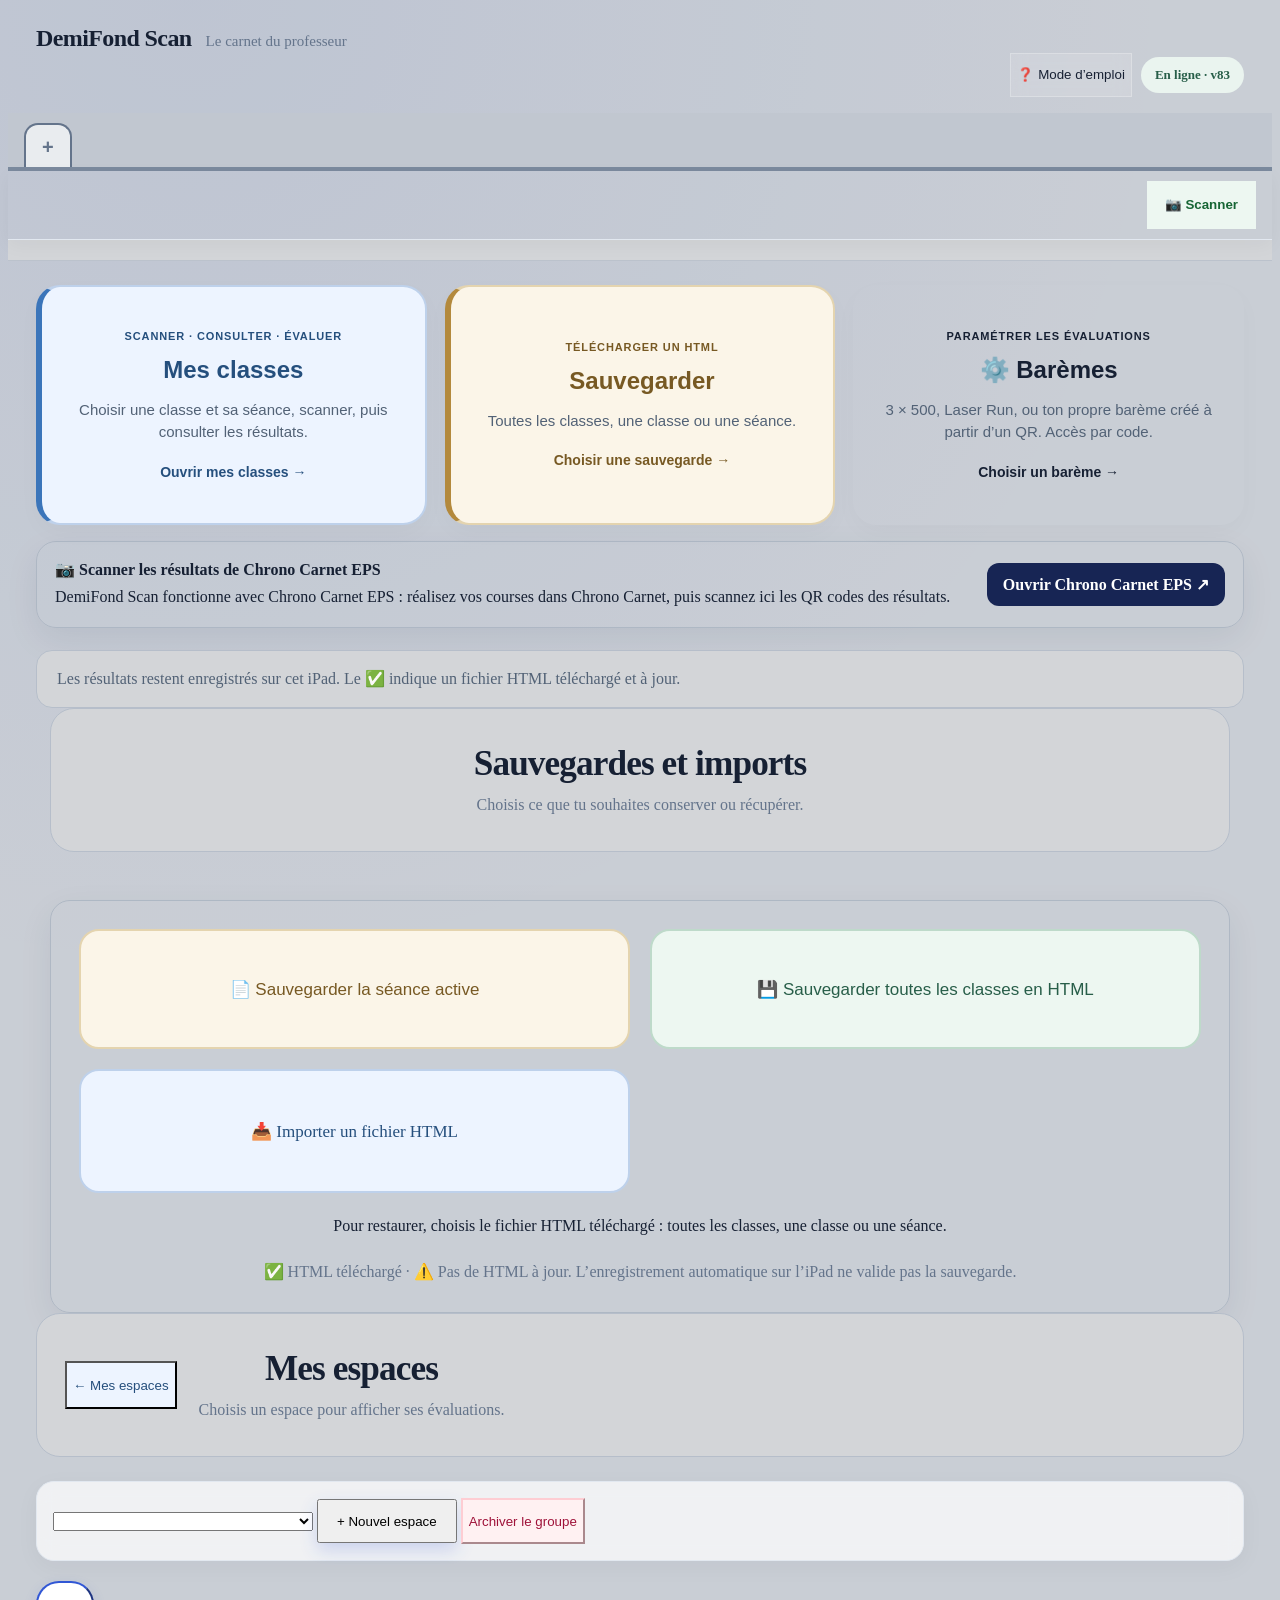
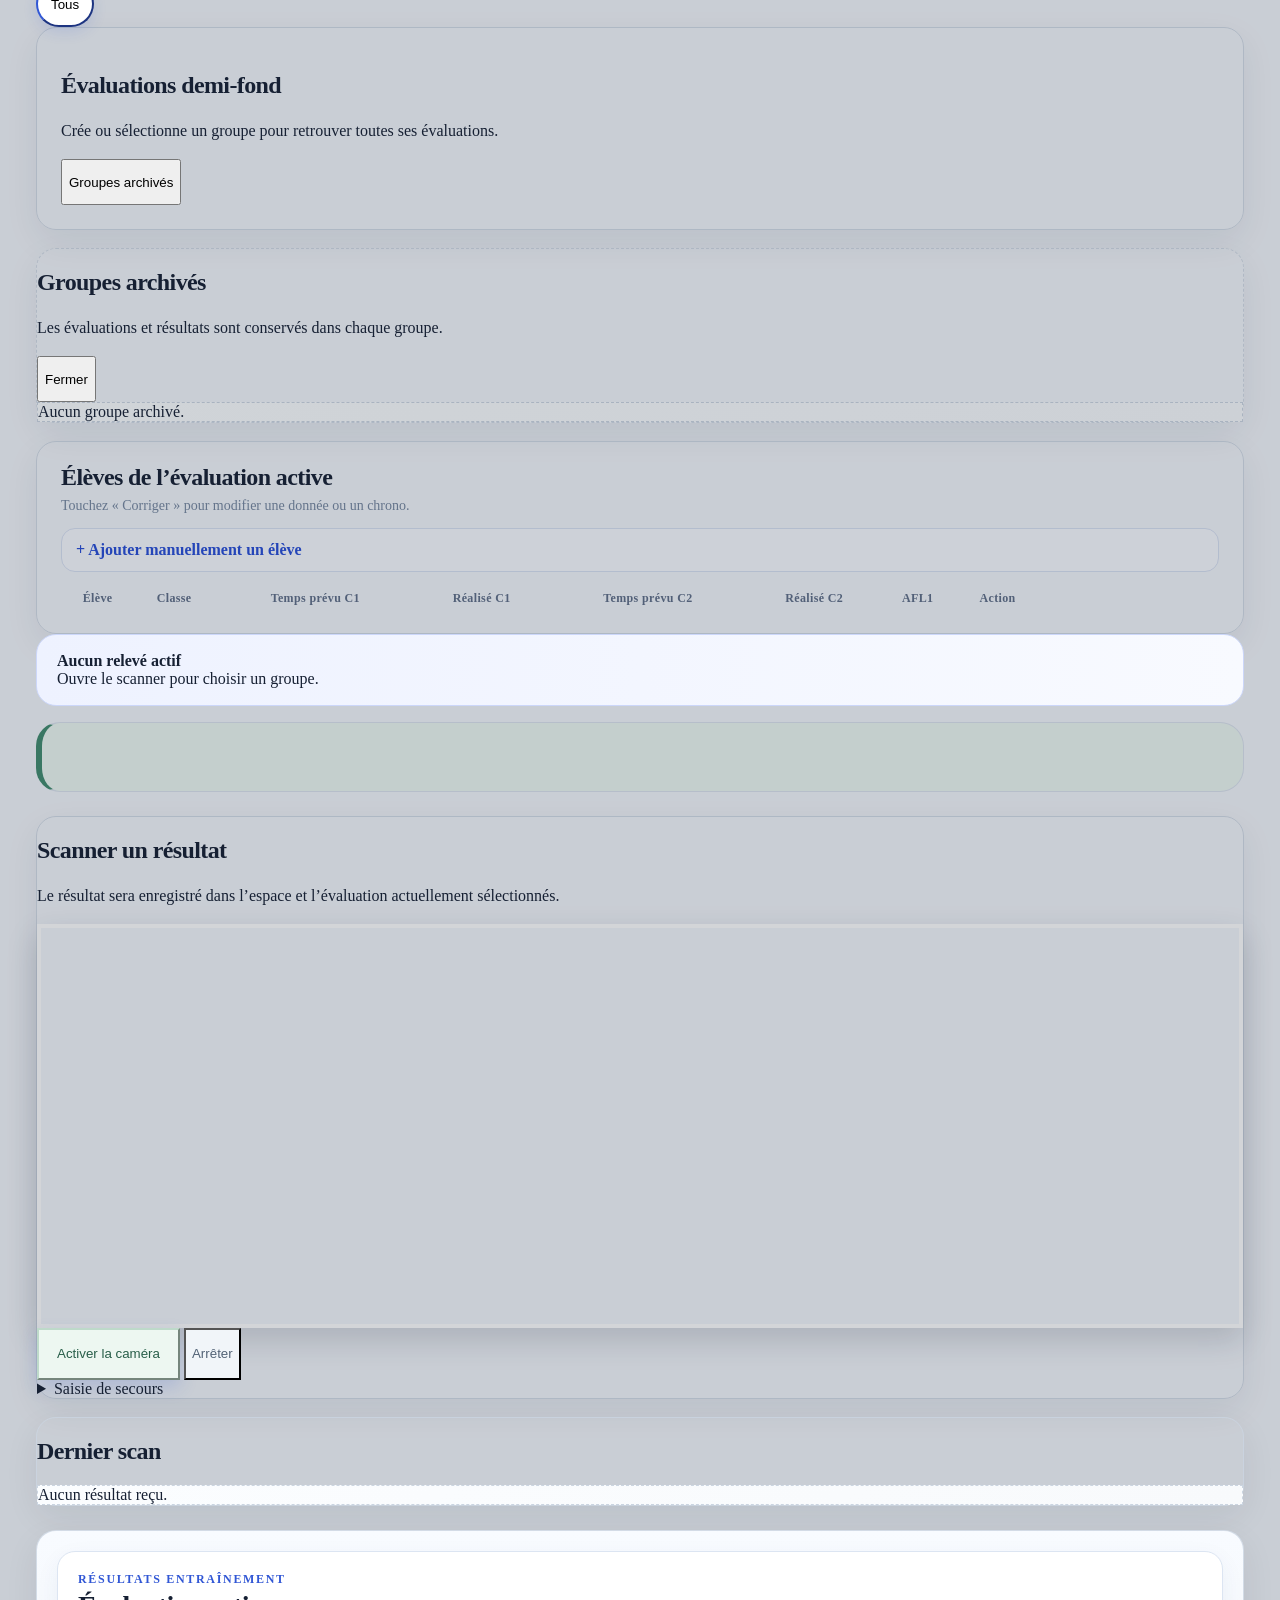
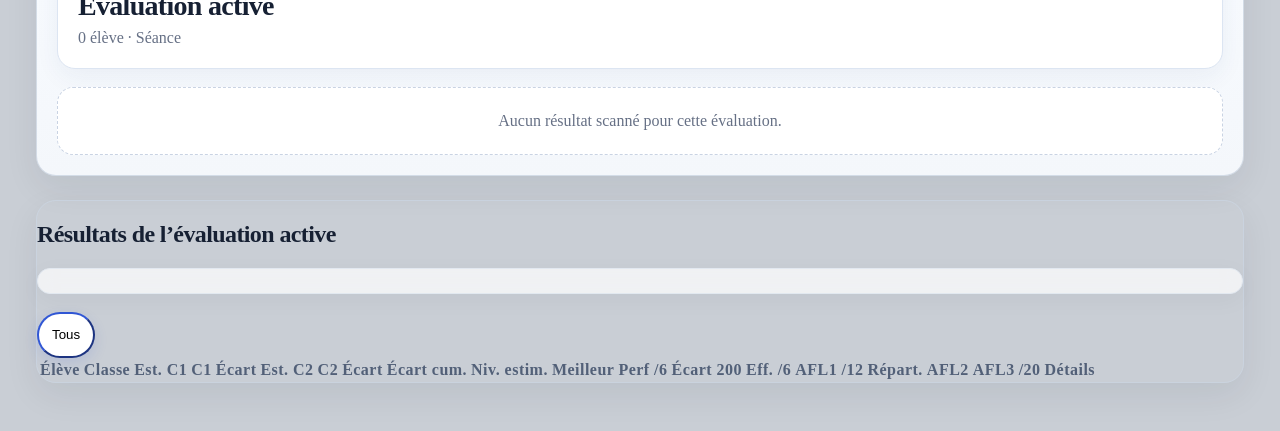
==== commit b008e31b: "Remove the co-evaluation tool Reverts the merge of the Musculation co-evaluation page (coeval.html, " ====
--- a/index.html
+++ b/index.html
@@ -42,7 +42,7 @@
 
 <header class="scan-app-header">
   <div class="app-brand"><h1>DemiFond Scan</h1><p>Le carnet du professeur</p></div>
-  <div><span id="scanNetworkStatus" class="network-status">v84</span></div>
+  <div><span id="scanNetworkStatus" class="network-status">v83</span></div>
 </header>
 
 <div id="classTabs" class="class-tabs" role="tablist" aria-label="Classes"></div>
@@ -59,7 +59,6 @@
       <button type="button" class="scan-home-card home-spaces" data-flow="classes"><span class="home-card-step">SCANNER · CONSULTER · ÉVALUER</span><strong>Mes classes</strong><span>Choisir une classe et sa séance, scanner, puis consulter les résultats.</span><b>Ouvrir mes classes →</b></button>
       <button type="button" class="scan-home-card home-backups" data-flow="backups"><span class="home-card-step">TÉLÉCHARGER UN HTML</span><strong>Sauvegarder</strong><span>Toutes les classes, une classe ou une séance.</span><b>Choisir une sauvegarde →</b></button>
       <button type="button" class="scan-home-card home-baremes" data-action="baremes"><span class="home-card-step">PARAMÉTRER LES ÉVALUATIONS</span><strong>⚙️ Barèmes</strong><span>3 × 500, Laser Run, ou ton propre barème créé à partir d’un QR. Accès par code.</span><b>Choisir un barème →</b></button>
-      <a class="scan-home-card home-coeval" href="/coeval.html" style="text-decoration:none;color:inherit"><span class="home-card-step">BAC · À DEUX ÉVALUATEURS</span><strong>🤝 Co-évaluation</strong><span>Musculation CA5 : chacun note de son côté, puis les grilles sont croisées.</span><b>Ouvrir la co-évaluation →</b></a>
     </div>
     <div class="card" style="margin-top:16px;padding:18px;display:flex;align-items:center;justify-content:space-between;gap:14px;flex-wrap:wrap"><div><strong>📷 Scanner les résultats de Chrono Carnet EPS</strong><p style="margin:6px 0 0">DemiFond Scan fonctionne avec Chrono Carnet EPS : réalisez vos courses dans Chrono Carnet, puis scannez ici les QR codes des résultats.</p></div><a href="https://chrono-carnet-eps.vercel.app/" target="_blank" rel="noopener noreferrer" style="display:inline-block;padding:12px 16px;border-radius:12px;background:#172554;color:#fff;font-weight:700;text-decoration:none">Ouvrir Chrono Carnet EPS ↗</a></div>
     <div id="homeActiveContext" class="workspace-context" aria-live="polite"></div>
@@ -482,7 +481,7 @@
             await navigator
               .serviceWorker
               .register(
-                "/offline-worker.js?v=84",
+                "/offline-worker.js?v=83",
                 {
                   updateViaCache:
                     "none"
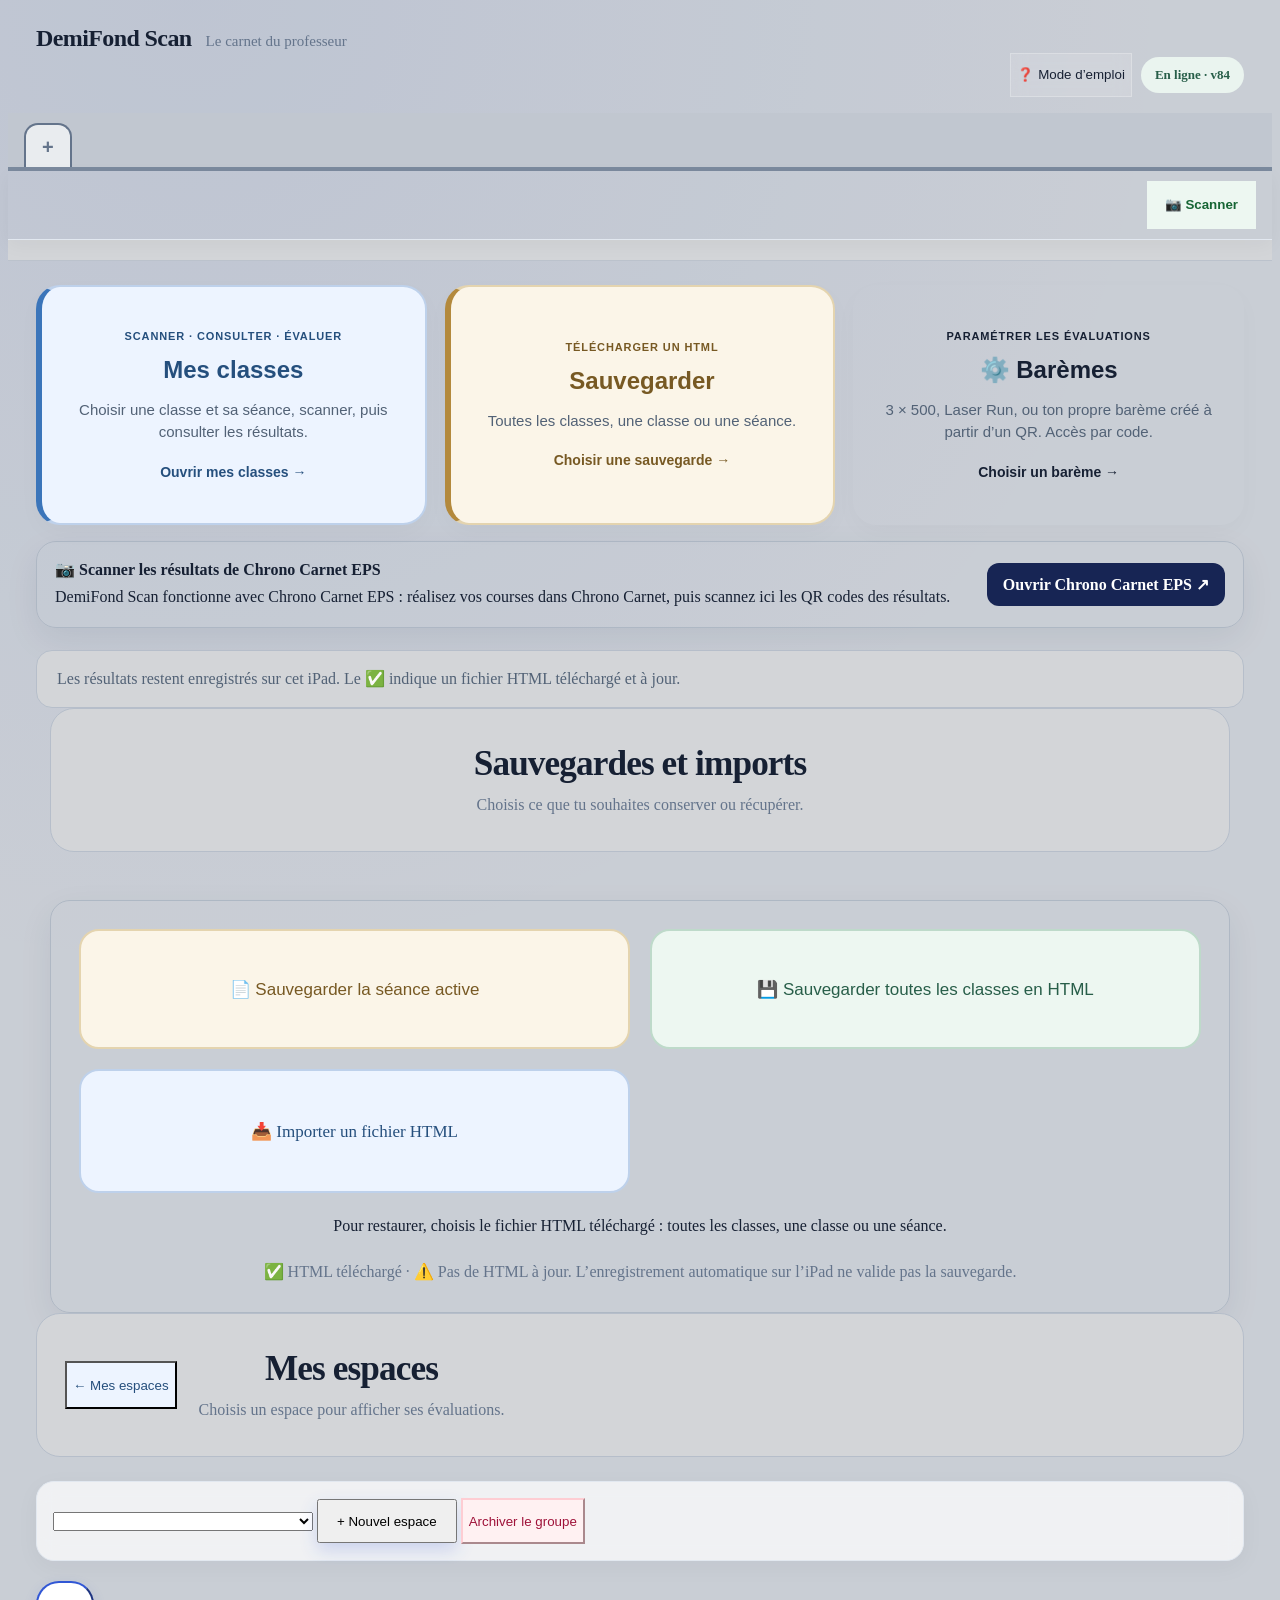
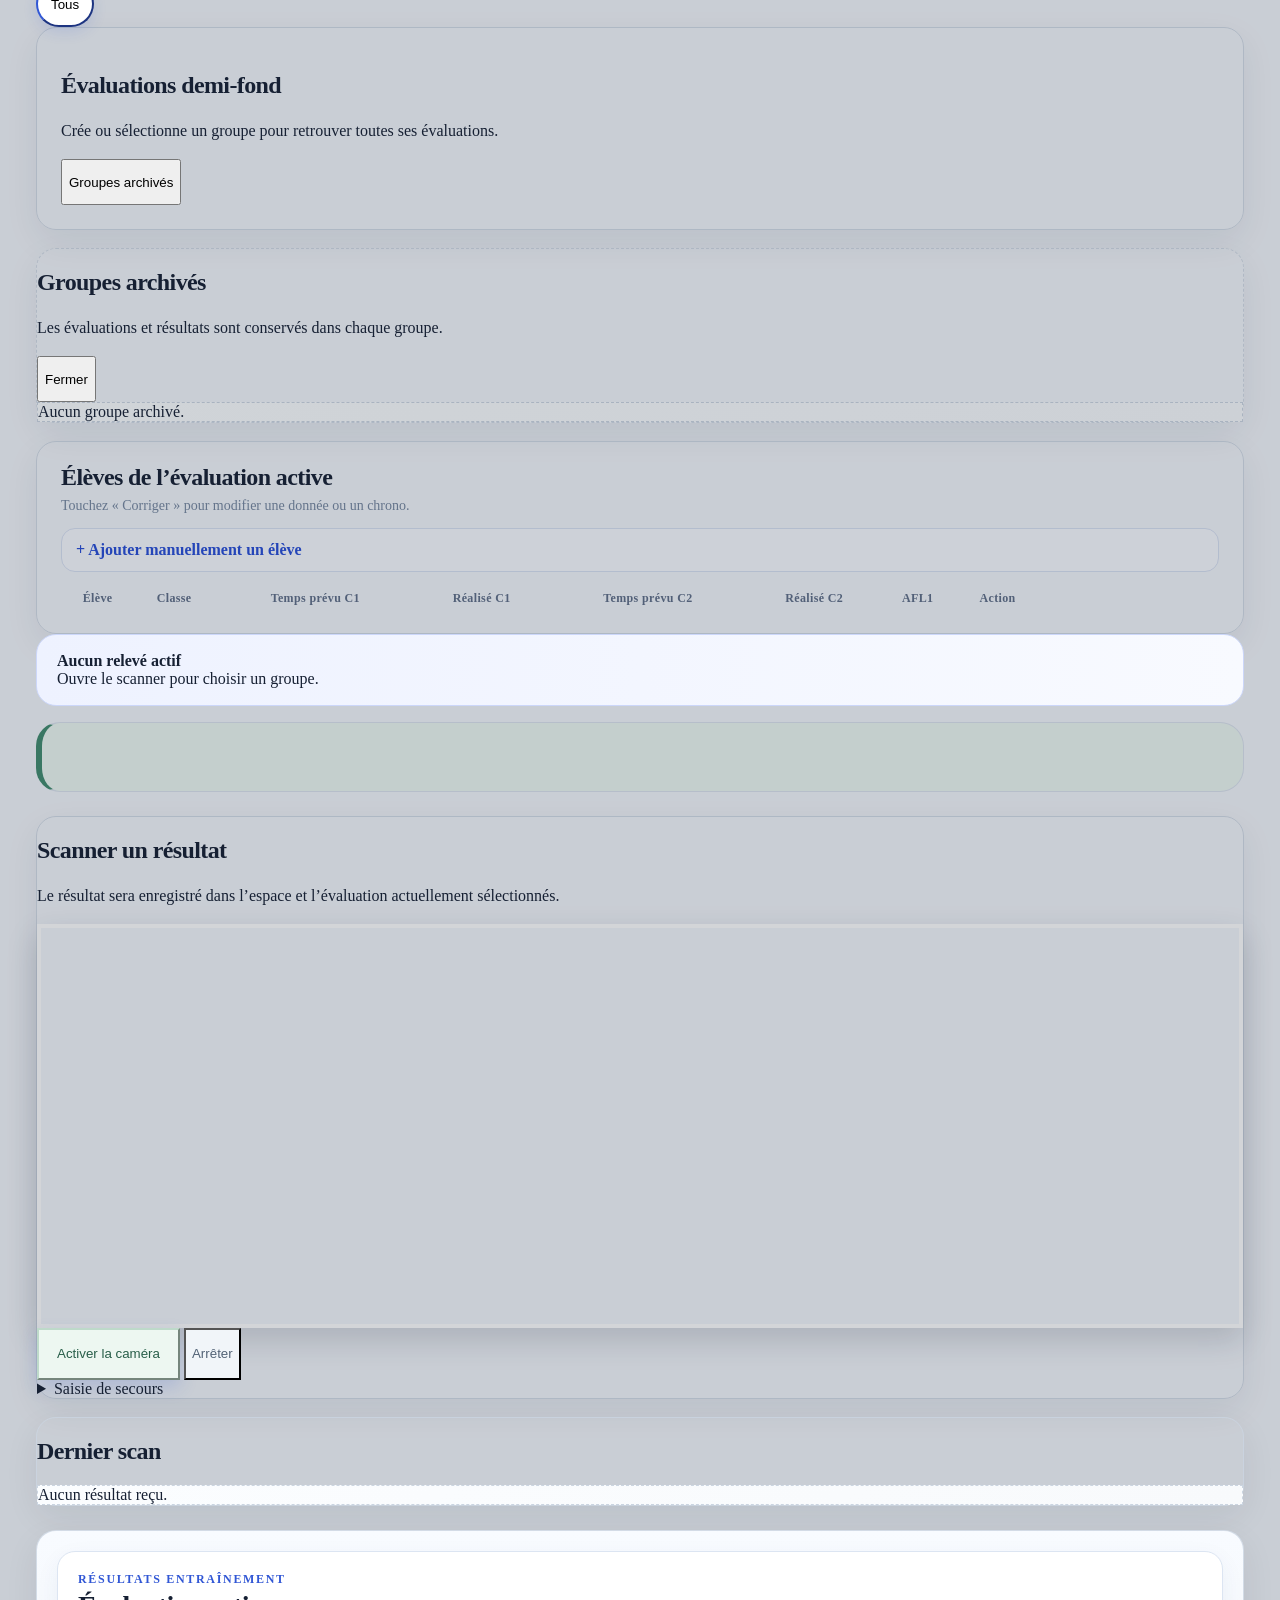
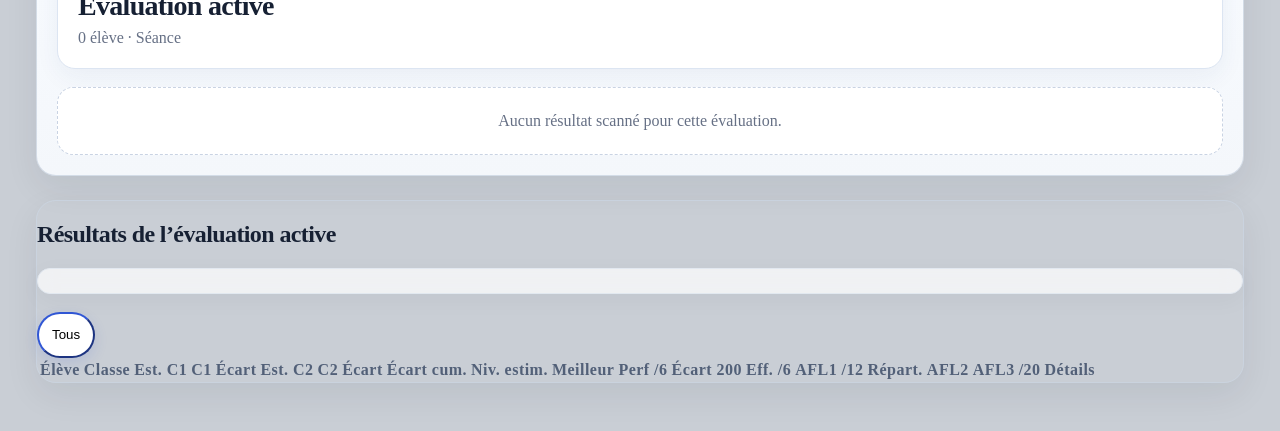
==== commit 2950848a: "Add a Laser Run grading preset for 4e, 15 laps of 111 m The Laser Run scale editor gets a 'Préréglag" ====
--- a/index.html
+++ b/index.html
@@ -42,7 +42,7 @@
 
 <header class="scan-app-header">
   <div class="app-brand"><h1>DemiFond Scan</h1><p>Le carnet du professeur</p></div>
-  <div><span id="scanNetworkStatus" class="network-status">v83</span></div>
+  <div><span id="scanNetworkStatus" class="network-status">v84</span></div>
 </header>
 
 <div id="classTabs" class="class-tabs" role="tablist" aria-label="Classes"></div>
@@ -421,7 +421,7 @@
 <script src="/exam500-ui.js?v=19"></script>
 
 <!-- Laser Run + bareme modifiable -->
-<script src="/laserrun-ui.js?v=4"></script>
+<script src="/laserrun-ui.js?v=5"></script>
 
 <!-- Barèmes personnalisés -->
 <script src="/custom-bareme-ui.js?v=4"></script>
@@ -481,7 +481,7 @@
             await navigator
               .serviceWorker
               .register(
-                "/offline-worker.js?v=83",
+                "/offline-worker.js?v=84",
                 {
                   updateViaCache:
                     "none"
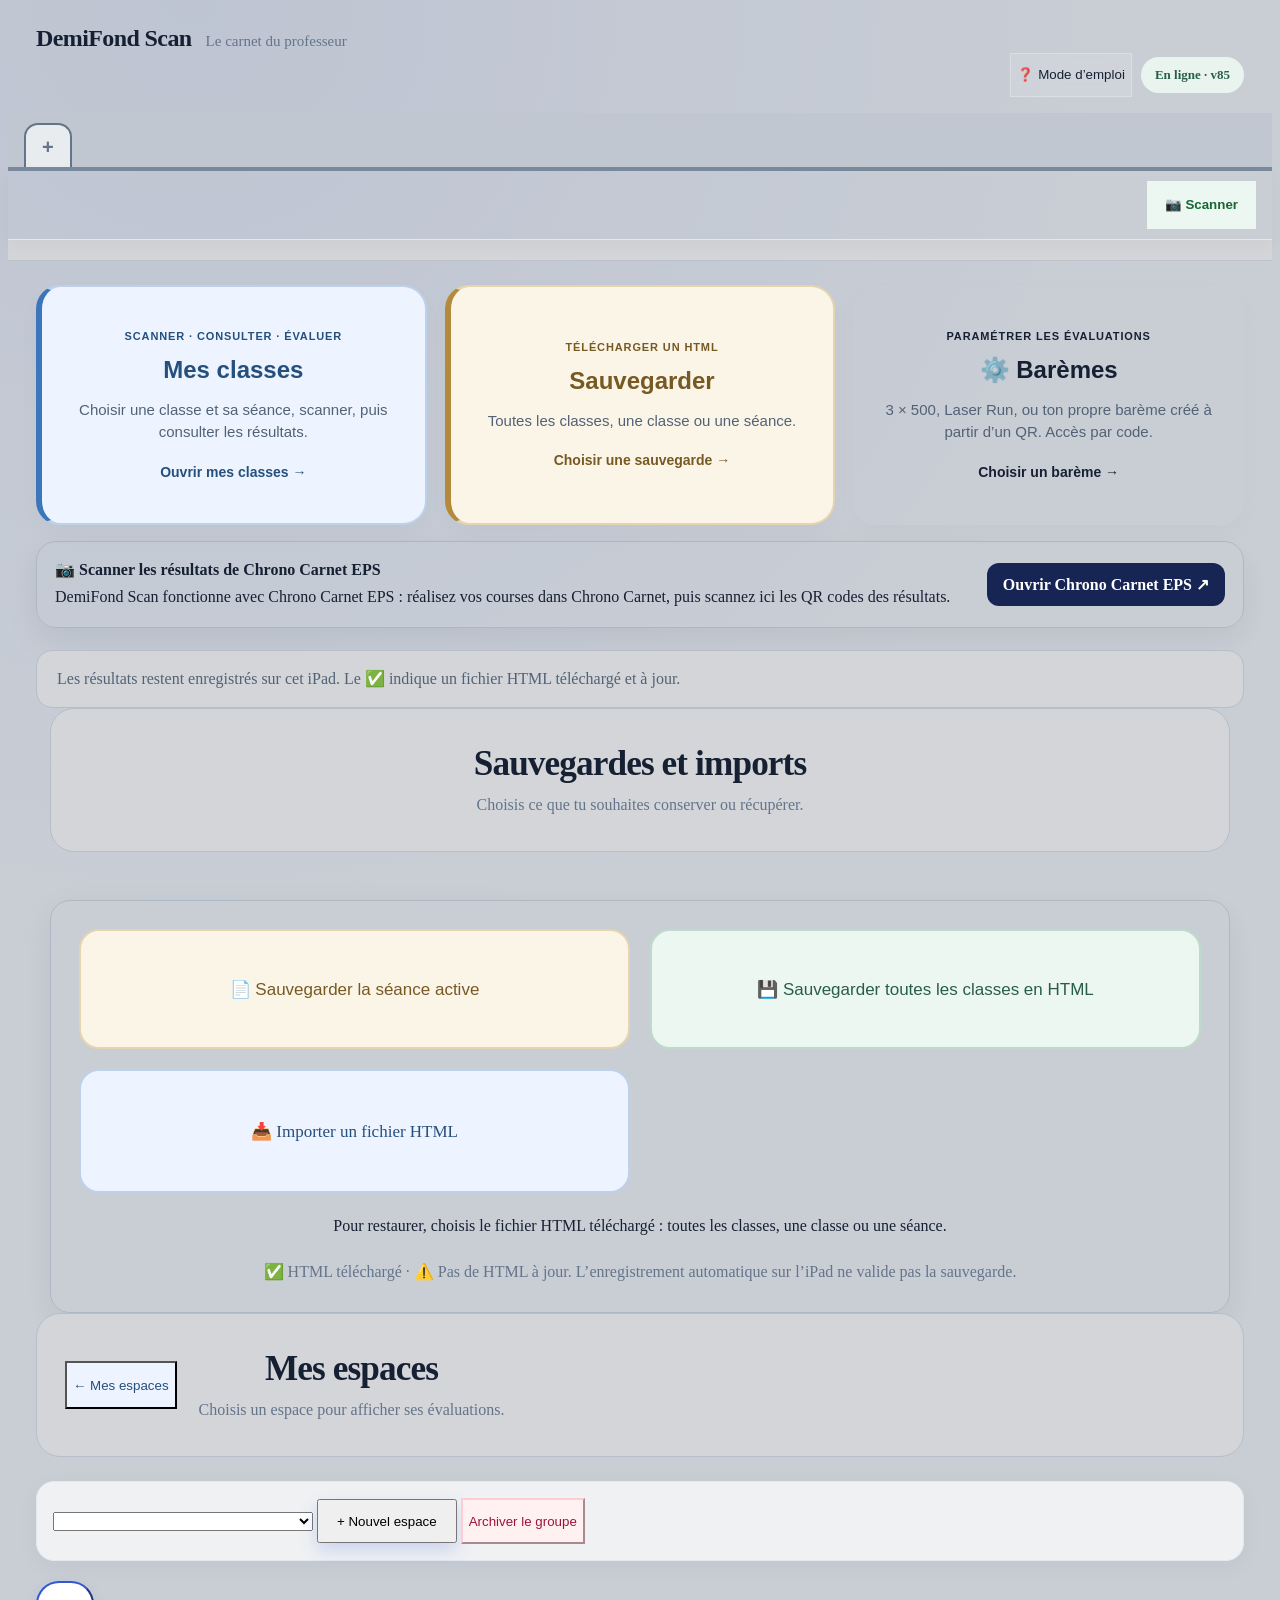
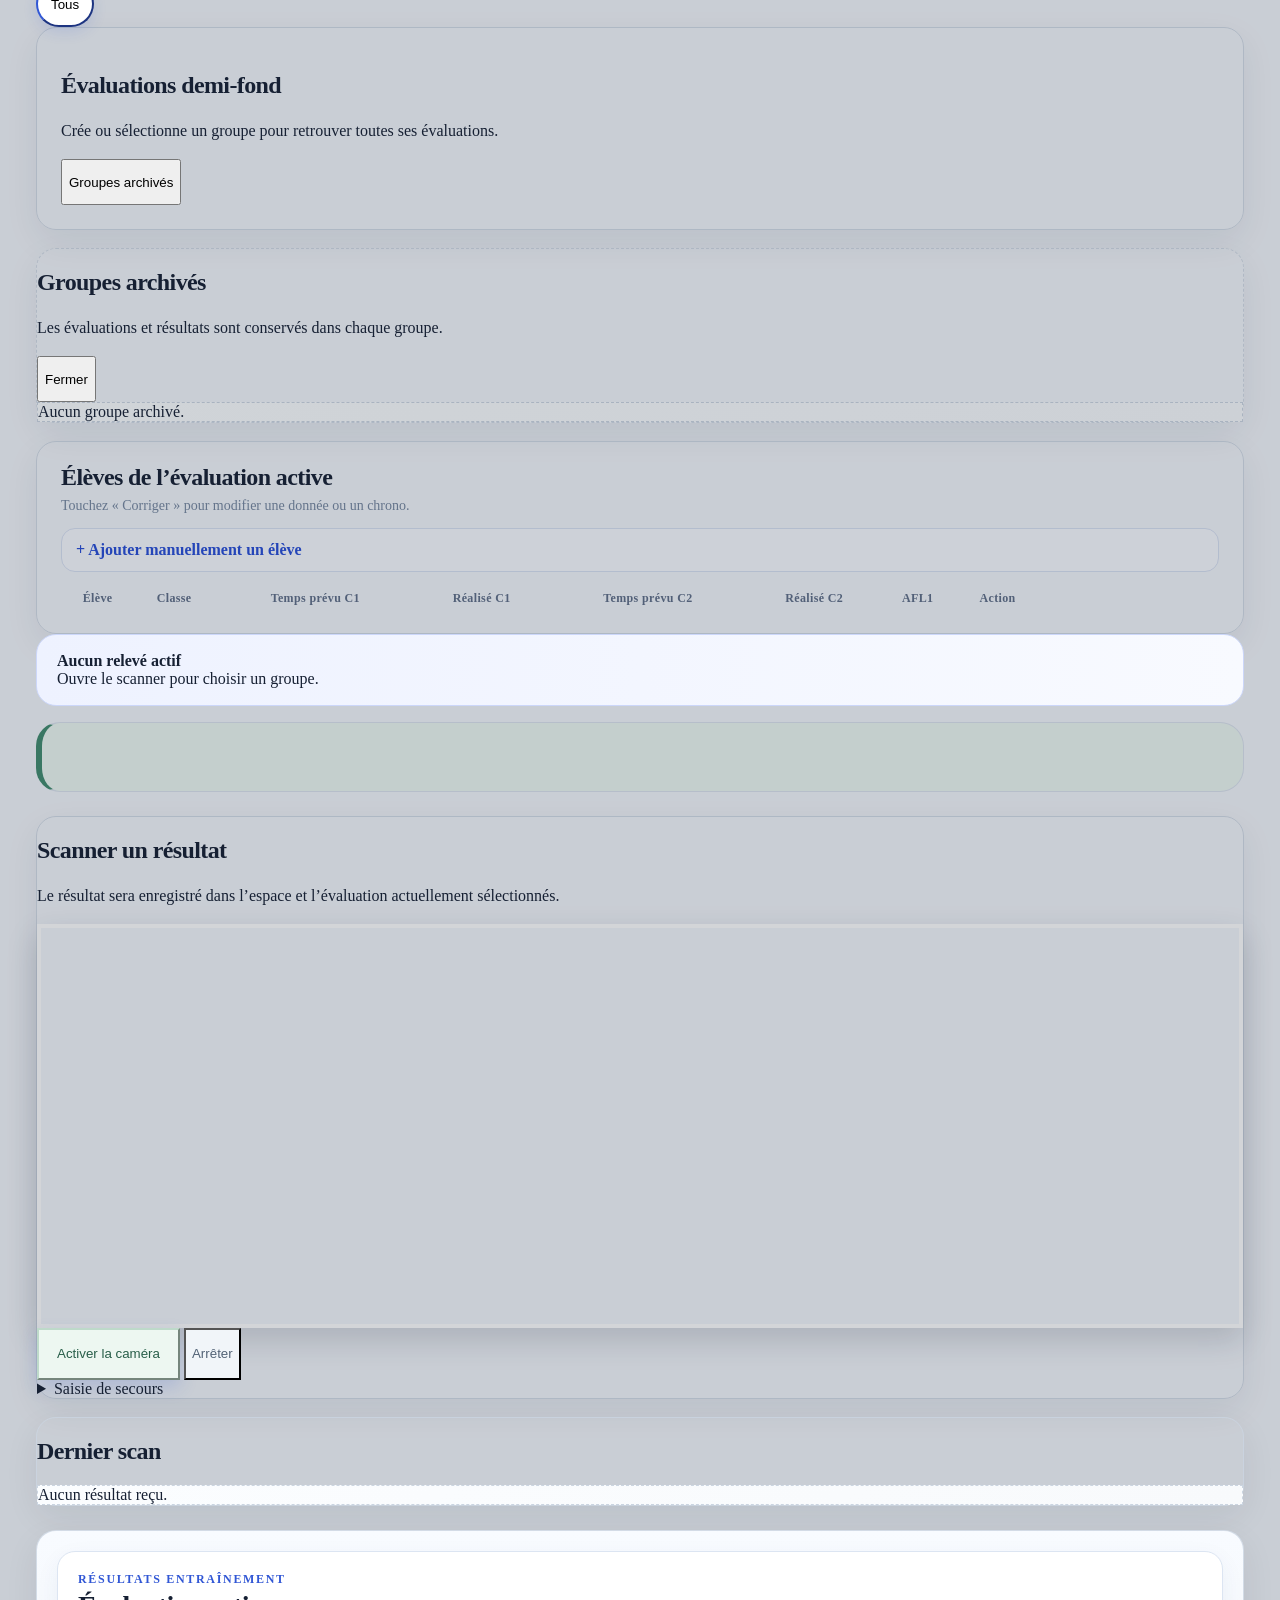
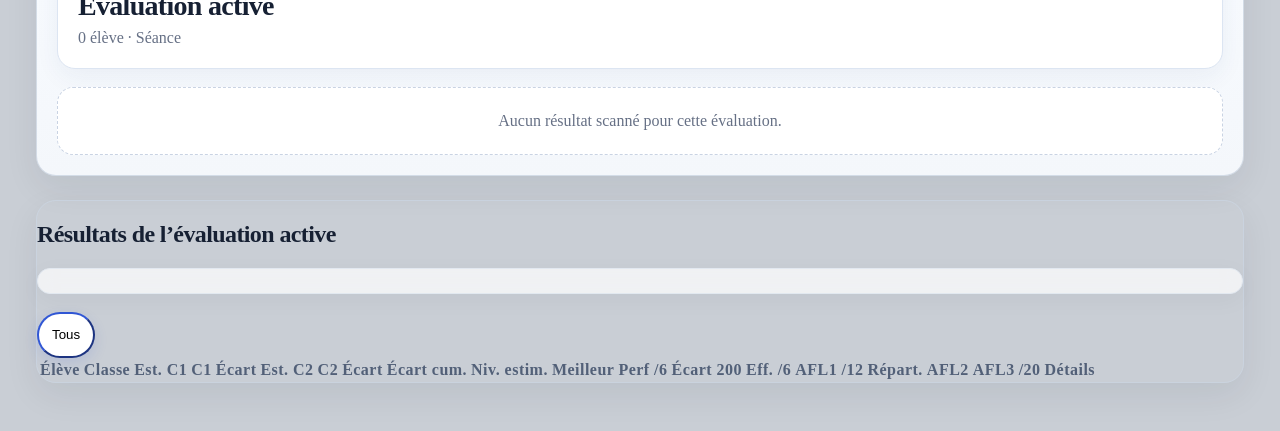
==== commit d7473e42: "Pick a specific grading scale when creating a lesson or exercise The evaluation menu now lists each " ====
--- a/index.html
+++ b/index.html
@@ -42,7 +42,7 @@
 
 <header class="scan-app-header">
   <div class="app-brand"><h1>DemiFond Scan</h1><p>Le carnet du professeur</p></div>
-  <div><span id="scanNetworkStatus" class="network-status">v84</span></div>
+  <div><span id="scanNetworkStatus" class="network-status">v85</span></div>
 </header>
 
 <div id="classTabs" class="class-tabs" role="tablist" aria-label="Classes"></div>
@@ -418,13 +418,13 @@
 <script src="/grid-table-ui.js?v=1"></script>
 
 <!-- 3 x 500 + bareme modifiable -->
-<script src="/exam500-ui.js?v=19"></script>
+<script src="/exam500-ui.js?v=20"></script>
 
 <!-- Laser Run + bareme modifiable -->
-<script src="/laserrun-ui.js?v=5"></script>
+<script src="/laserrun-ui.js?v=6"></script>
 
 <!-- Barèmes personnalisés -->
-<script src="/custom-bareme-ui.js?v=4"></script>
+<script src="/custom-bareme-ui.js?v=5"></script>
 
 
 <!-- Résultats Chrono Carnet hors CCF -->
@@ -481,7 +481,7 @@
             await navigator
               .serviceWorker
               .register(
-                "/offline-worker.js?v=84",
+                "/offline-worker.js?v=85",
                 {
                   updateViaCache:
                     "none"
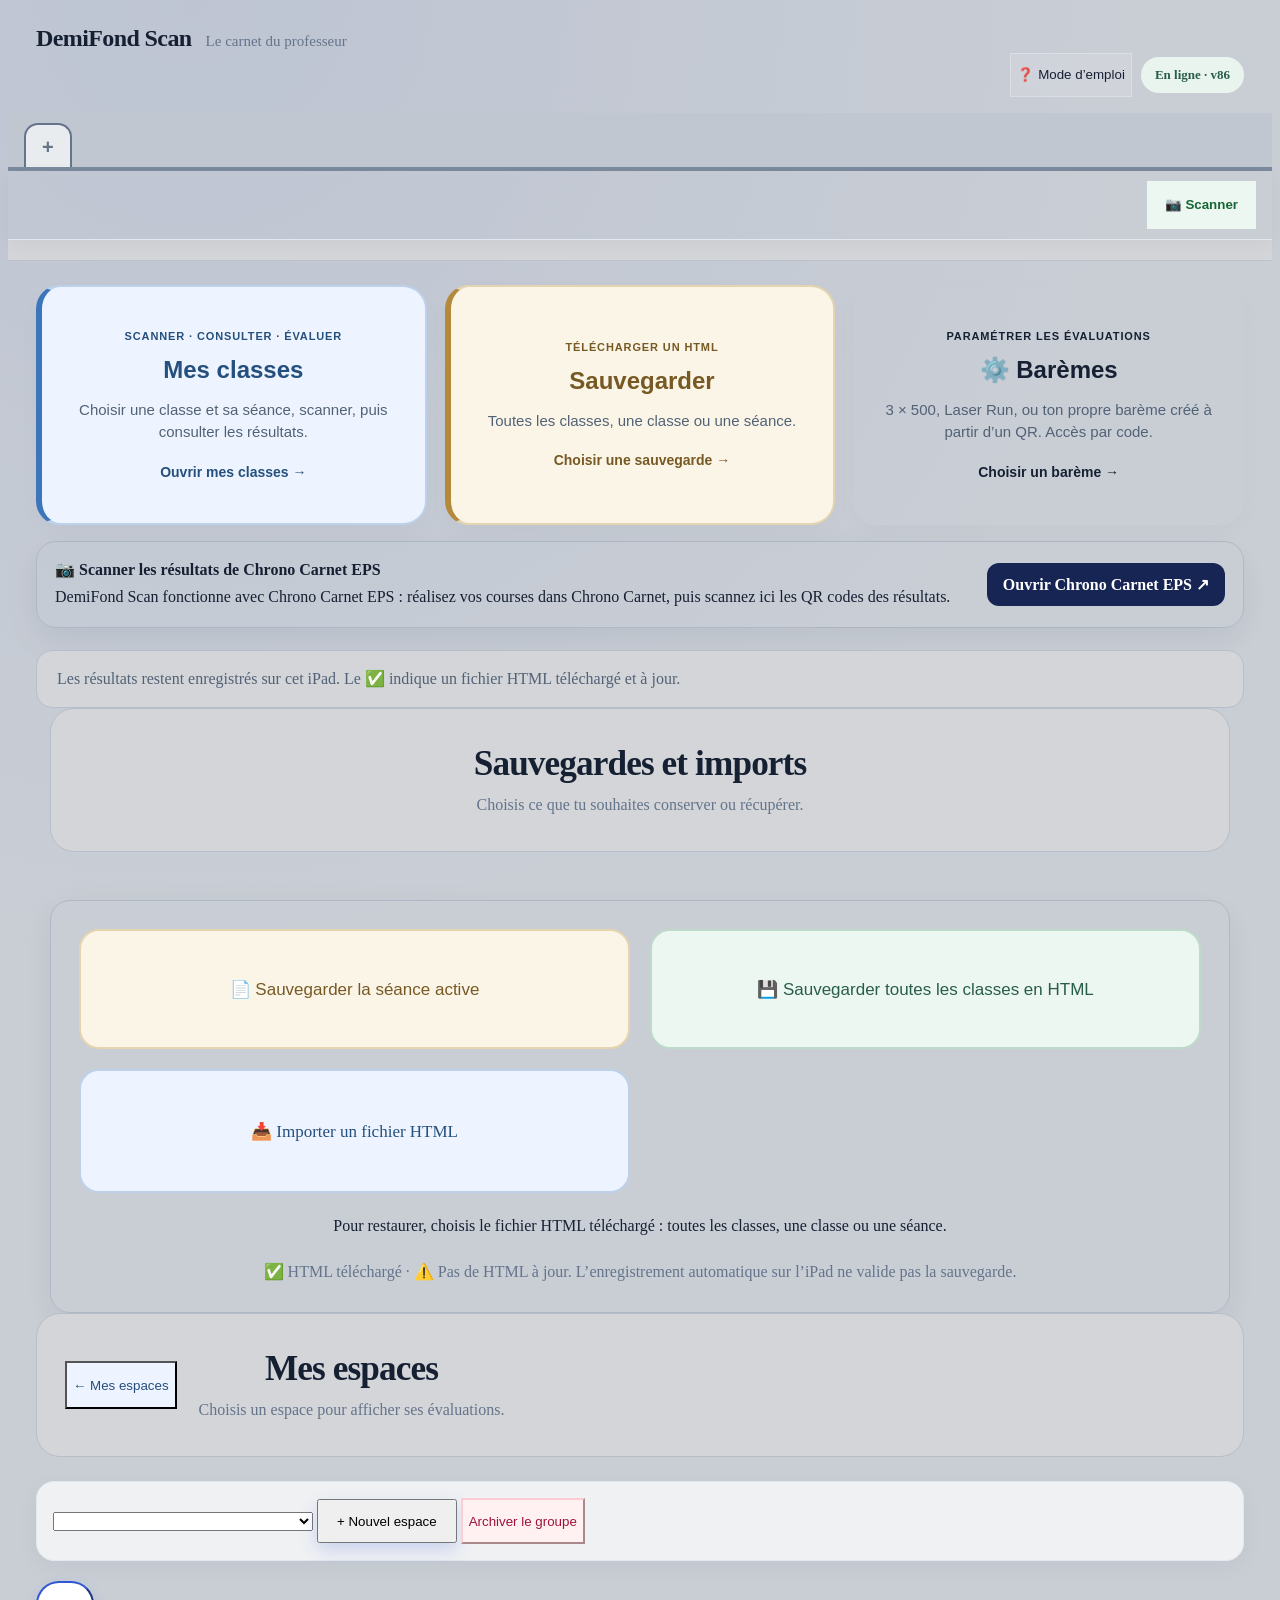
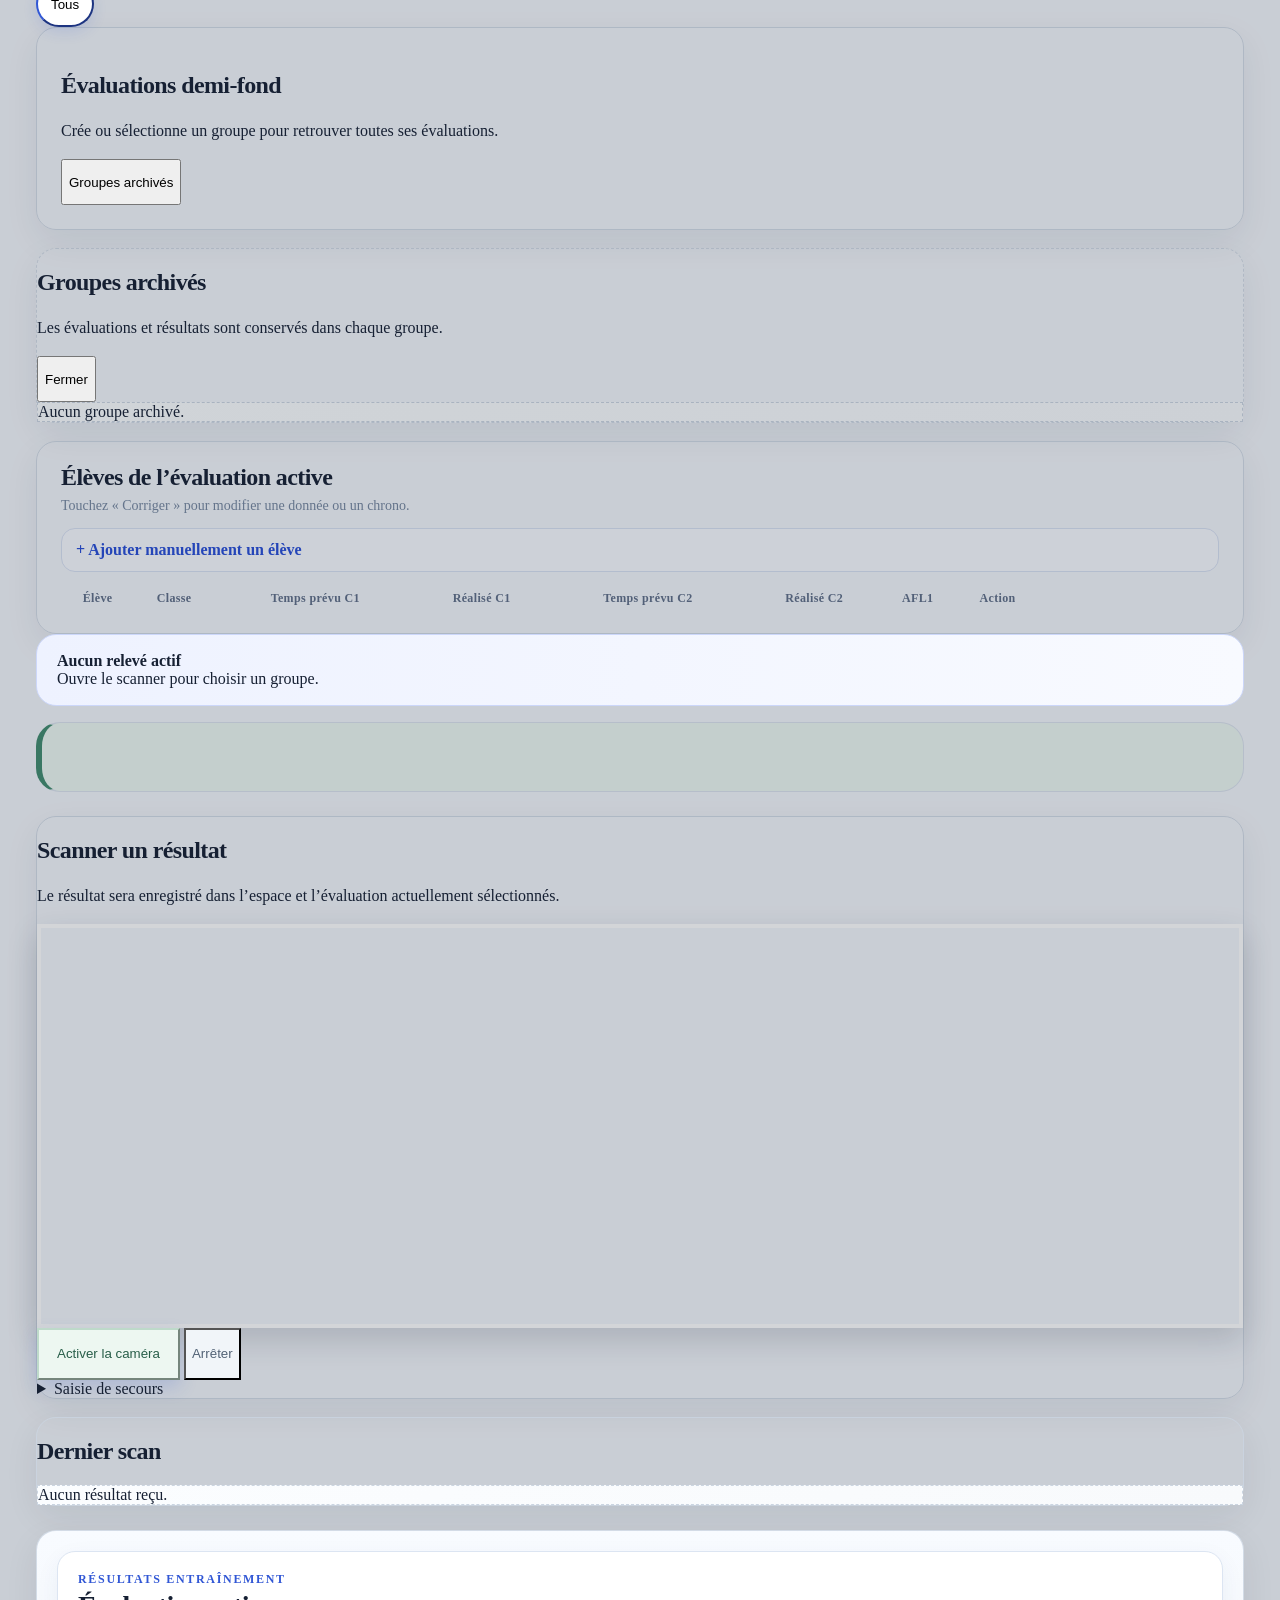
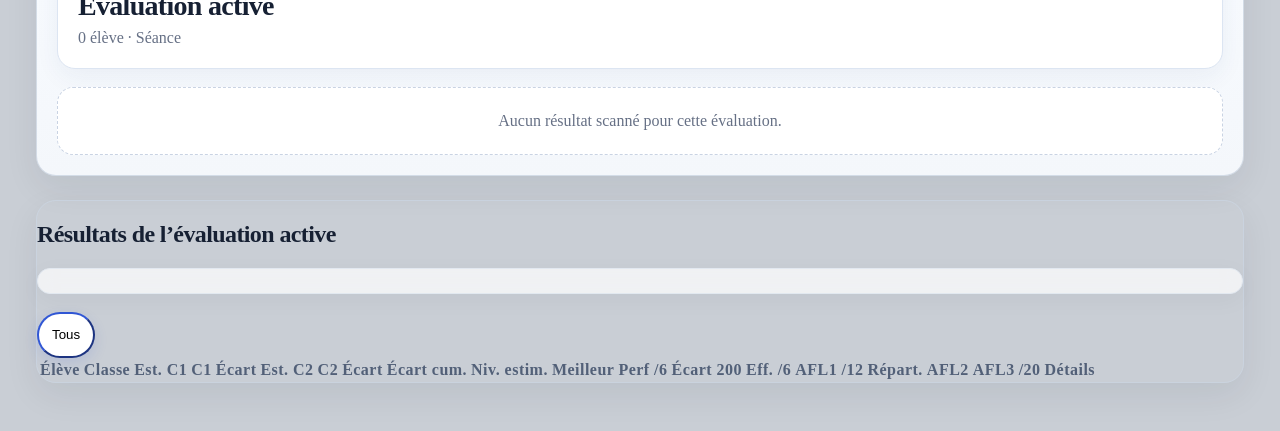
==== commit a1eb1194: "Tighten the 4e Laser Run preset 6/6 now stops at 8:00 for boys and 8:45 for girls, then 0.25 point p" ====
--- a/index.html
+++ b/index.html
@@ -42,7 +42,7 @@
 
 <header class="scan-app-header">
   <div class="app-brand"><h1>DemiFond Scan</h1><p>Le carnet du professeur</p></div>
-  <div><span id="scanNetworkStatus" class="network-status">v85</span></div>
+  <div><span id="scanNetworkStatus" class="network-status">v86</span></div>
 </header>
 
 <div id="classTabs" class="class-tabs" role="tablist" aria-label="Classes"></div>
@@ -421,7 +421,7 @@
 <script src="/exam500-ui.js?v=20"></script>
 
 <!-- Laser Run + bareme modifiable -->
-<script src="/laserrun-ui.js?v=6"></script>
+<script src="/laserrun-ui.js?v=7"></script>
 
 <!-- Barèmes personnalisés -->
 <script src="/custom-bareme-ui.js?v=5"></script>
@@ -481,7 +481,7 @@
             await navigator
               .serviceWorker
               .register(
-                "/offline-worker.js?v=85",
+                "/offline-worker.js?v=86",
                 {
                   updateViaCache:
                     "none"
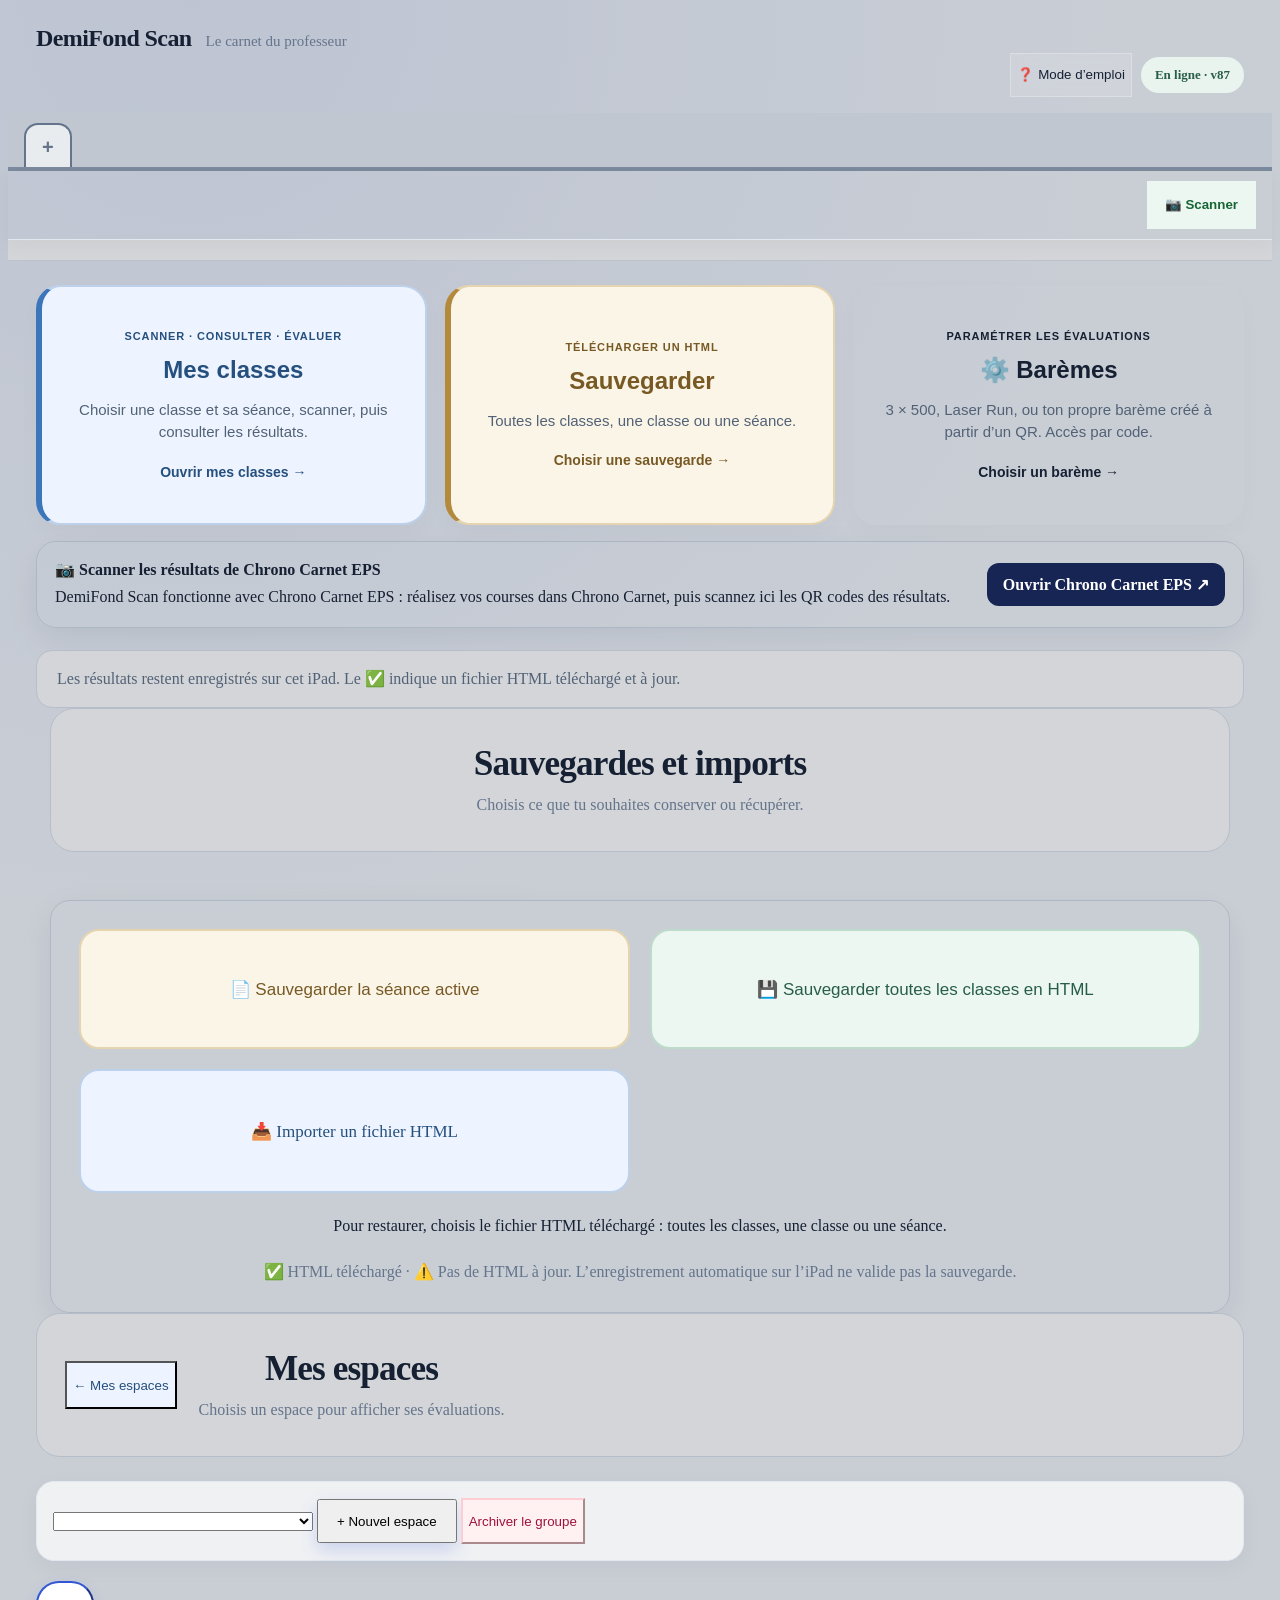
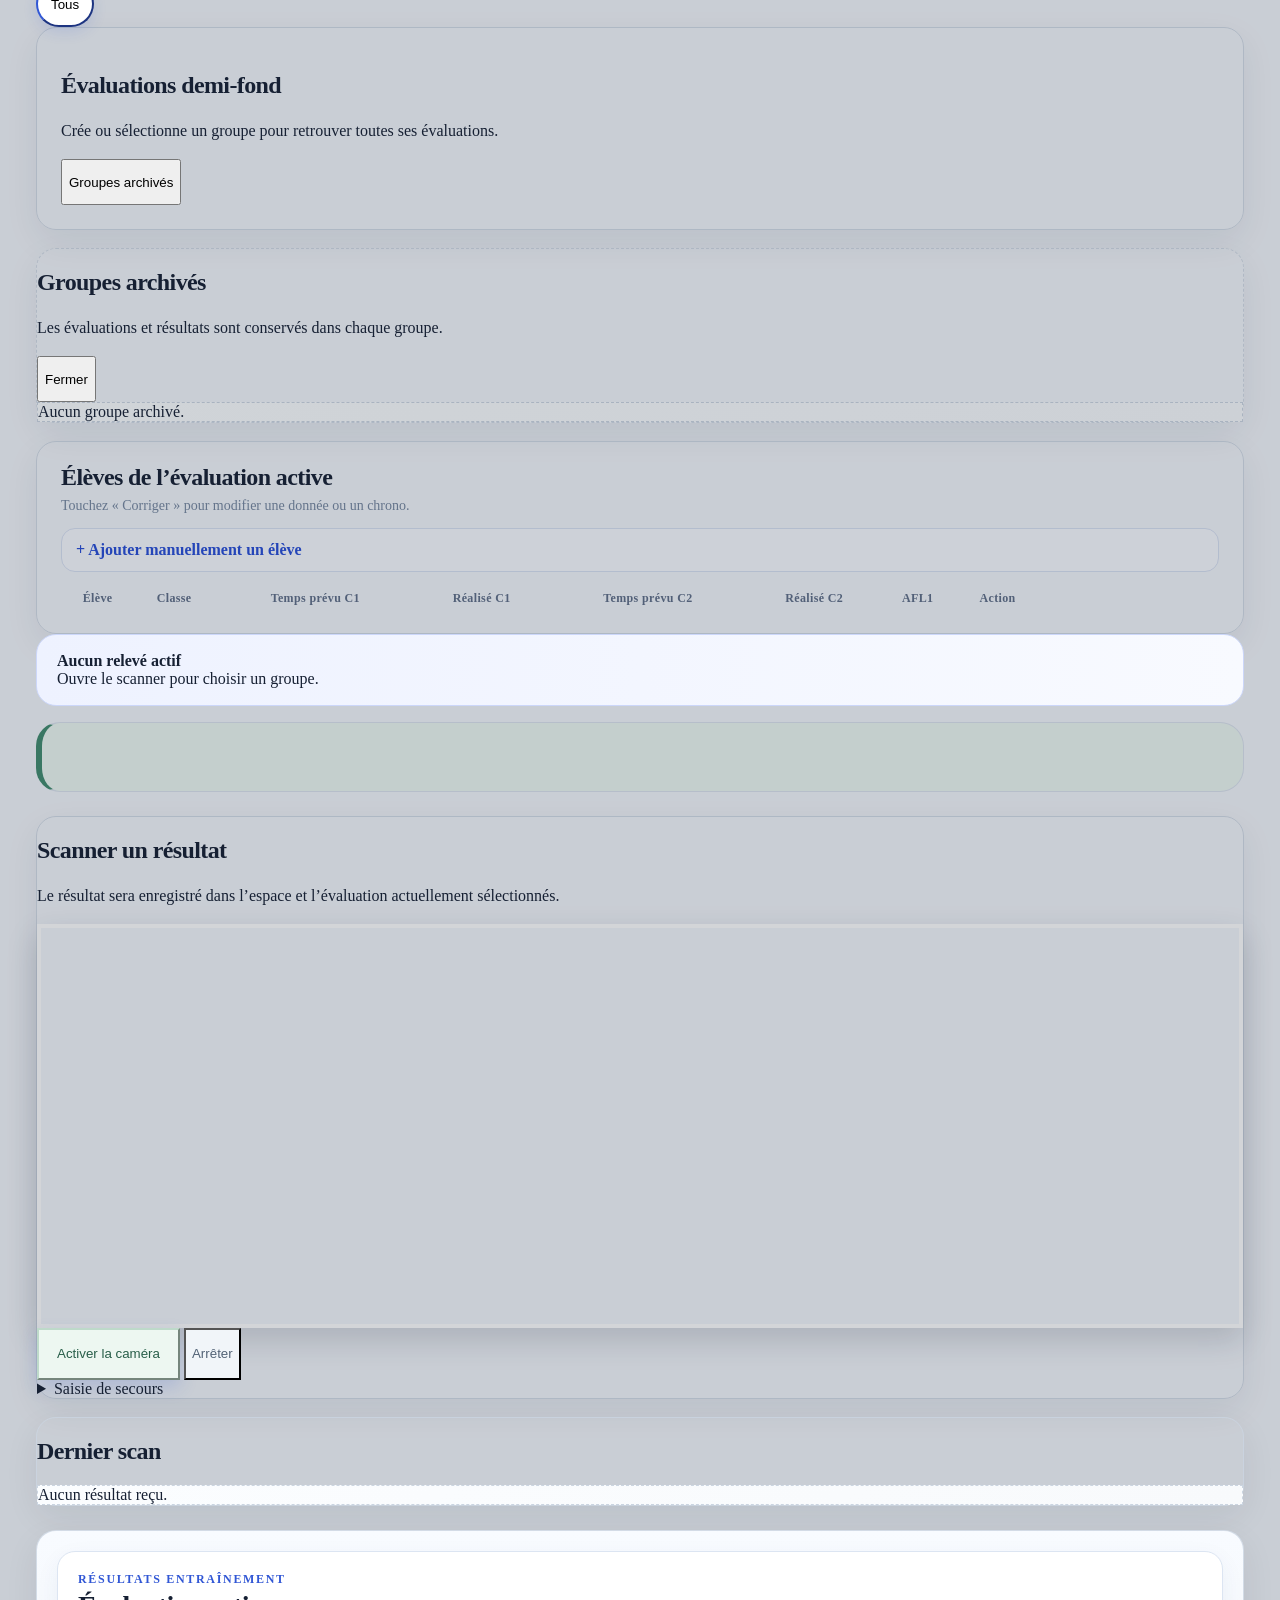
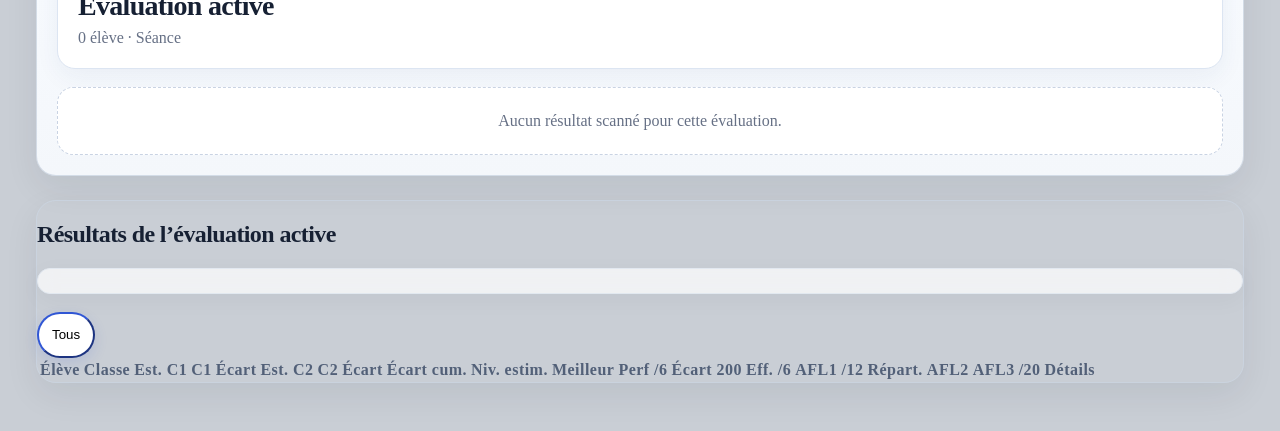
==== commit a3ffd84b: "Start the 4e Laser Run preset at 7:30 for boys and 8:00 for girls Same 0.25 point per 10 s steps; 0 " ====
--- a/index.html
+++ b/index.html
@@ -42,7 +42,7 @@
 
 <header class="scan-app-header">
   <div class="app-brand"><h1>DemiFond Scan</h1><p>Le carnet du professeur</p></div>
-  <div><span id="scanNetworkStatus" class="network-status">v86</span></div>
+  <div><span id="scanNetworkStatus" class="network-status">v87</span></div>
 </header>
 
 <div id="classTabs" class="class-tabs" role="tablist" aria-label="Classes"></div>
@@ -421,7 +421,7 @@
 <script src="/exam500-ui.js?v=20"></script>
 
 <!-- Laser Run + bareme modifiable -->
-<script src="/laserrun-ui.js?v=7"></script>
+<script src="/laserrun-ui.js?v=8"></script>
 
 <!-- Barèmes personnalisés -->
 <script src="/custom-bareme-ui.js?v=5"></script>
@@ -481,7 +481,7 @@
             await navigator
               .serviceWorker
               .register(
-                "/offline-worker.js?v=86",
+                "/offline-worker.js?v=87",
                 {
                   updateViaCache:
                     "none"
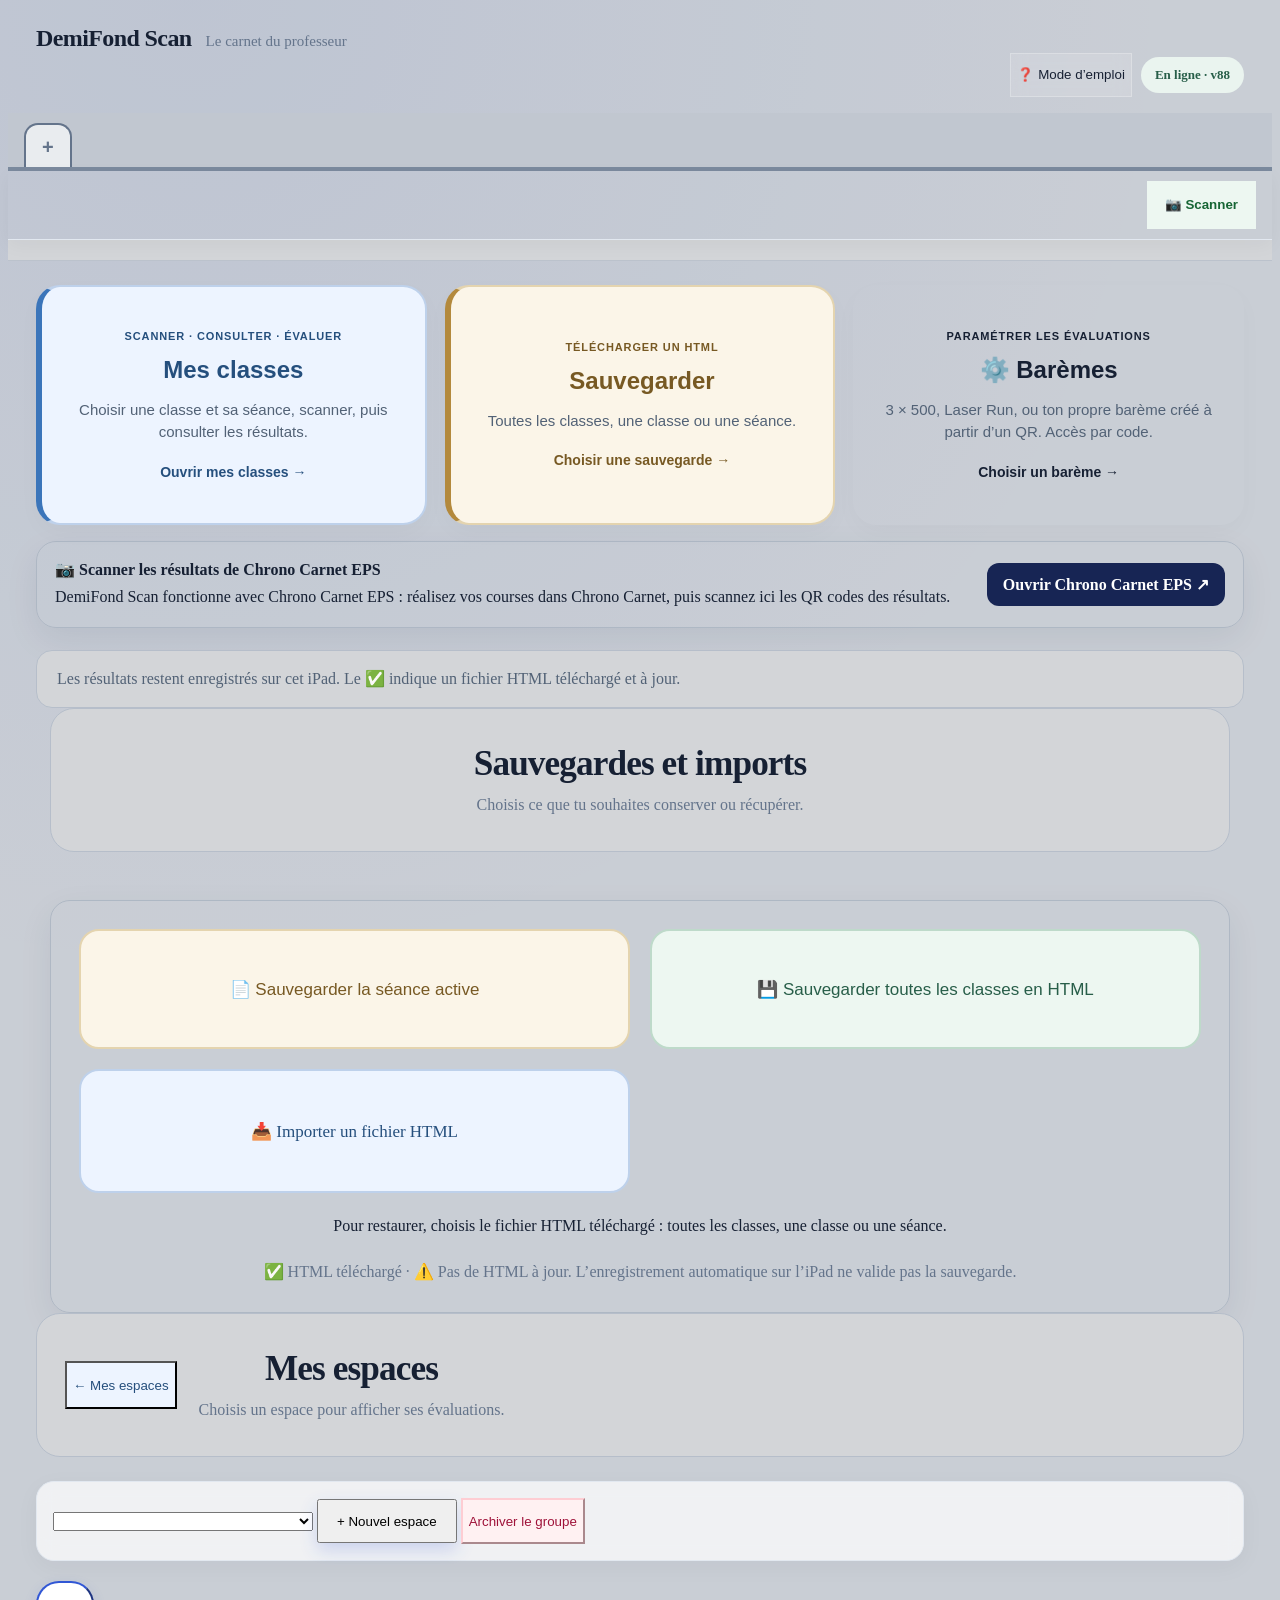
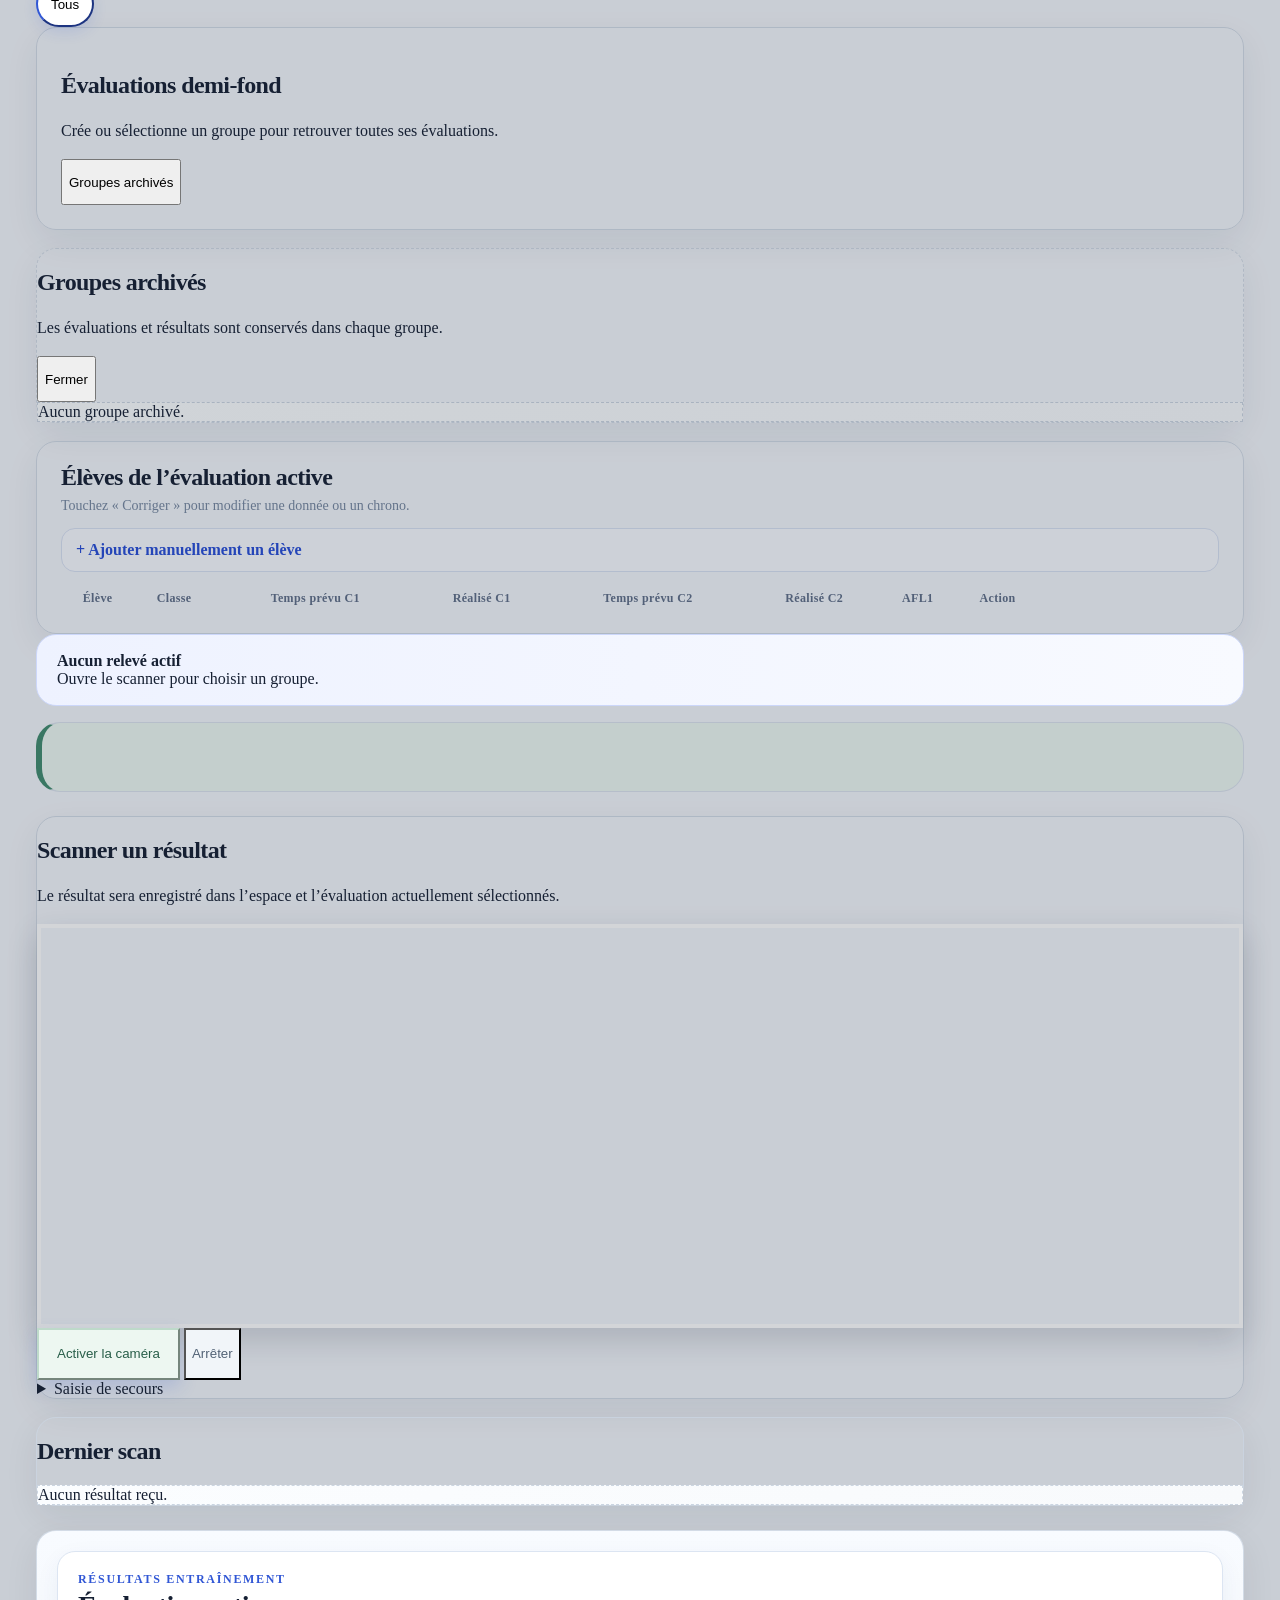
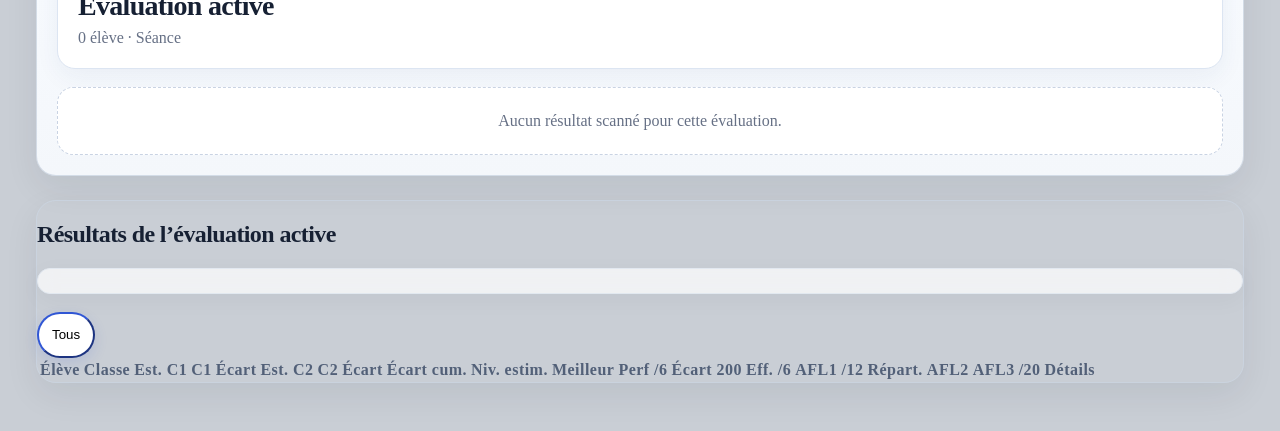
==== commit 9d515b85: "Scan an exercise from a floating, movable camera window 'Scanner cet exercice' on an exercise page n" ====
--- a/index.html
+++ b/index.html
@@ -42,7 +42,7 @@
 
 <header class="scan-app-header">
   <div class="app-brand"><h1>DemiFond Scan</h1><p>Le carnet du professeur</p></div>
-  <div><span id="scanNetworkStatus" class="network-status">v87</span></div>
+  <div><span id="scanNetworkStatus" class="network-status">v88</span></div>
 </header>
 
 <div id="classTabs" class="class-tabs" role="tablist" aria-label="Classes"></div>
@@ -437,8 +437,11 @@
 <!-- Aide -->
 <script src="/help-ui.js?v=2"></script>
 
+<!-- Scanner flottant -->
+<script src="/floating-scanner-ui.js?v=1"></script>
+
 <!-- Parcours professeur -->
-<script src="/workspace-ui.js?v=16"></script>
+<script src="/workspace-ui.js?v=17"></script>
 
 <!-- Scanner iPad -->
 <script src="/scanner-ios.js?v=2"></script>
@@ -481,7 +484,7 @@
             await navigator
               .serviceWorker
               .register(
-                "/offline-worker.js?v=87",
+                "/offline-worker.js?v=88",
                 {
                   updateViaCache:
                     "none"
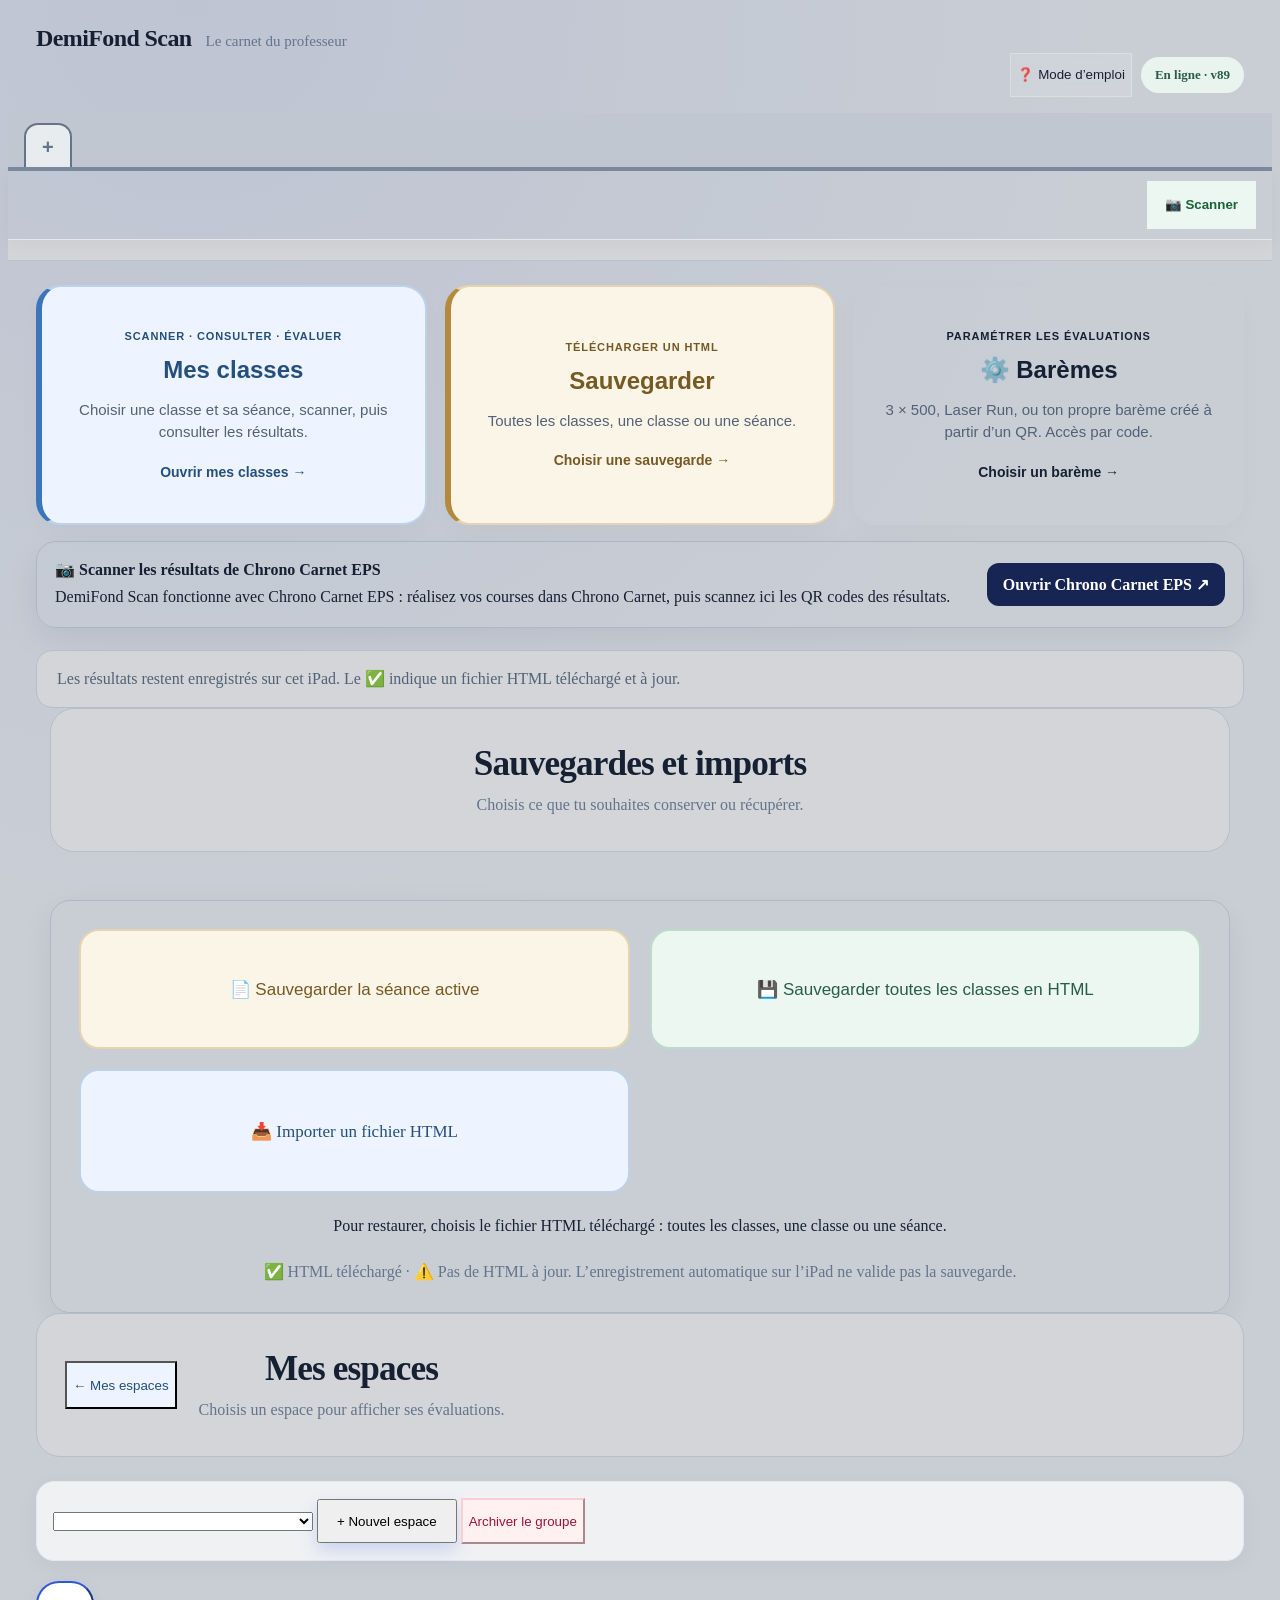
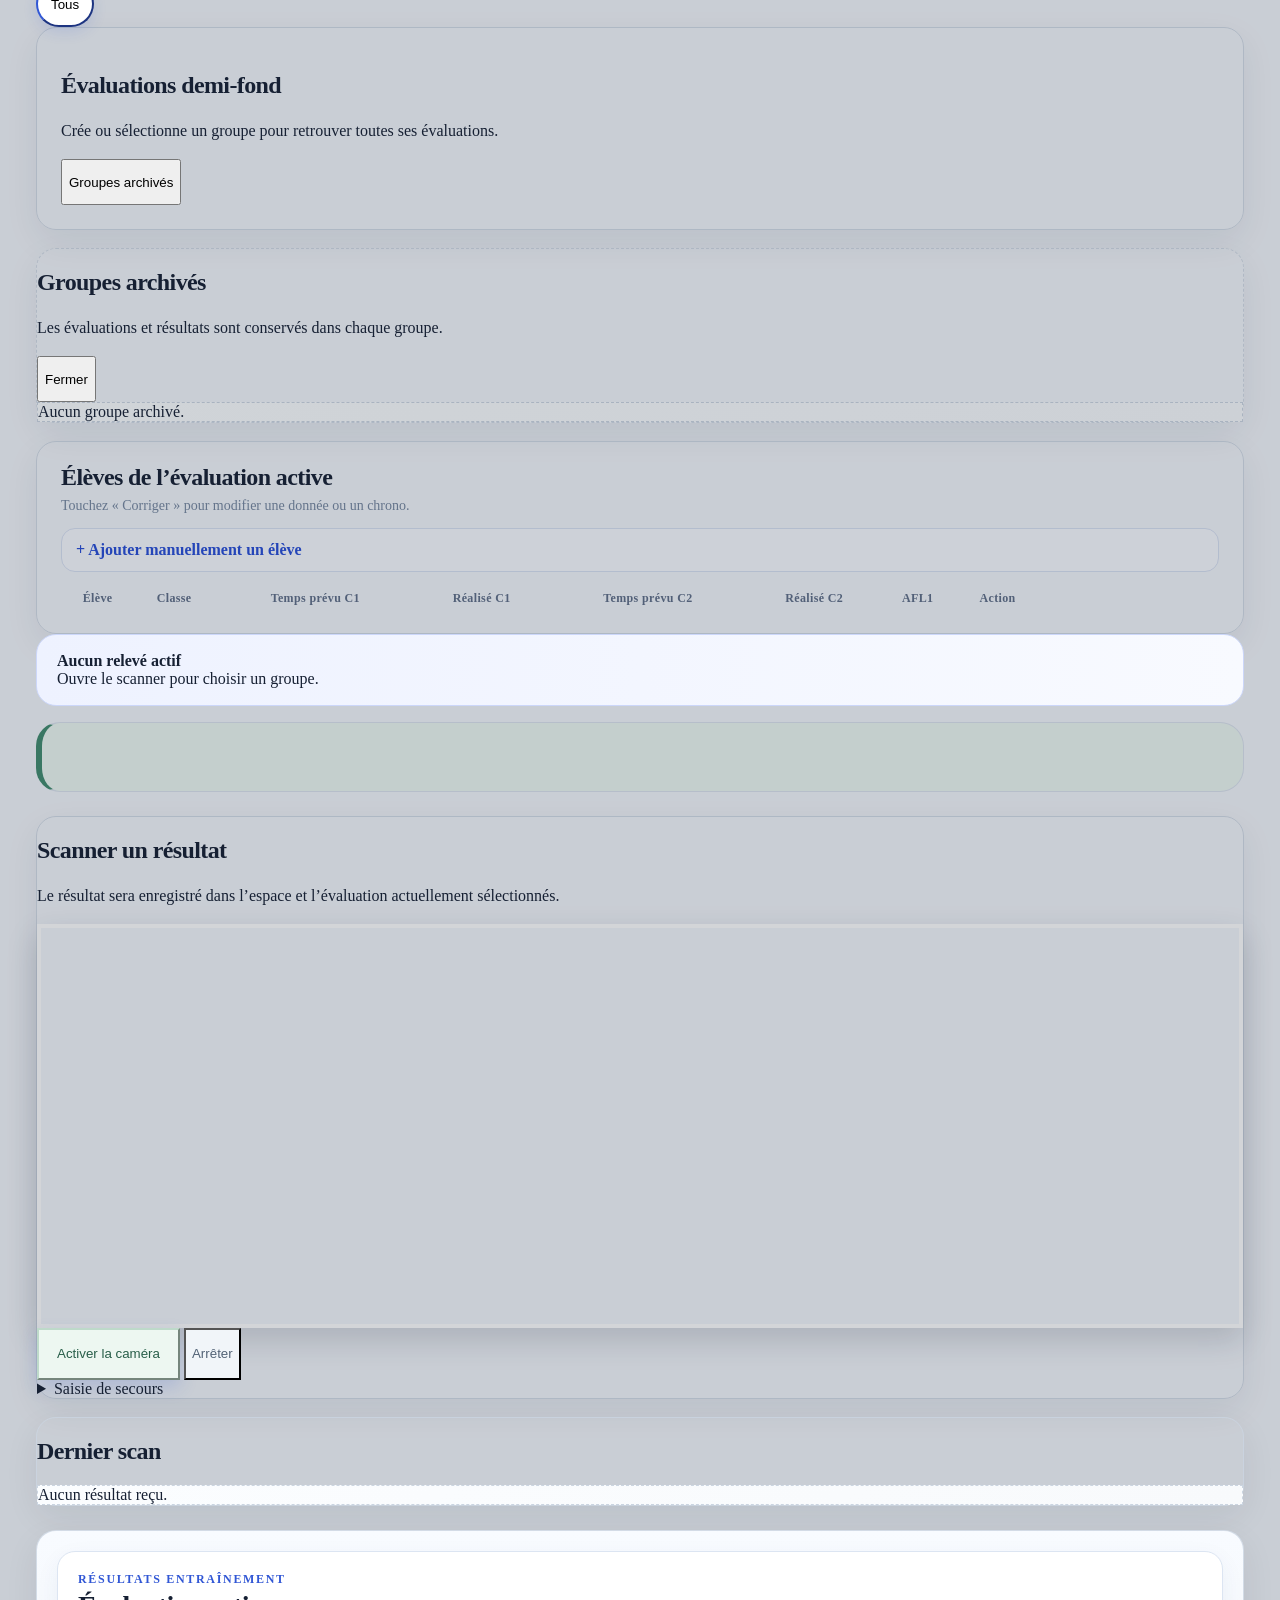
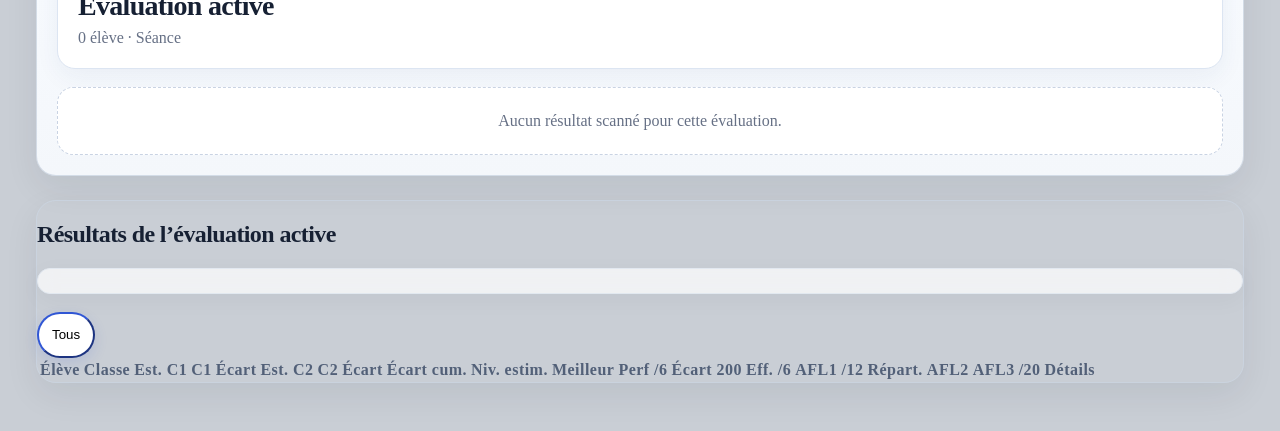
==== commit a8a55b9c: "Balance the 4e Laser Run time grid between girls and boys Calibrated on the 4G session (51 runs): on" ====
--- a/index.html
+++ b/index.html
@@ -42,7 +42,7 @@
 
 <header class="scan-app-header">
   <div class="app-brand"><h1>DemiFond Scan</h1><p>Le carnet du professeur</p></div>
-  <div><span id="scanNetworkStatus" class="network-status">v88</span></div>
+  <div><span id="scanNetworkStatus" class="network-status">v89</span></div>
 </header>
 
 <div id="classTabs" class="class-tabs" role="tablist" aria-label="Classes"></div>
@@ -421,7 +421,7 @@
 <script src="/exam500-ui.js?v=20"></script>
 
 <!-- Laser Run + bareme modifiable -->
-<script src="/laserrun-ui.js?v=8"></script>
+<script src="/laserrun-ui.js?v=9"></script>
 
 <!-- Barèmes personnalisés -->
 <script src="/custom-bareme-ui.js?v=5"></script>
@@ -484,7 +484,7 @@
             await navigator
               .serviceWorker
               .register(
-                "/offline-worker.js?v=88",
+                "/offline-worker.js?v=89",
                 {
                   updateViaCache:
                     "none"
